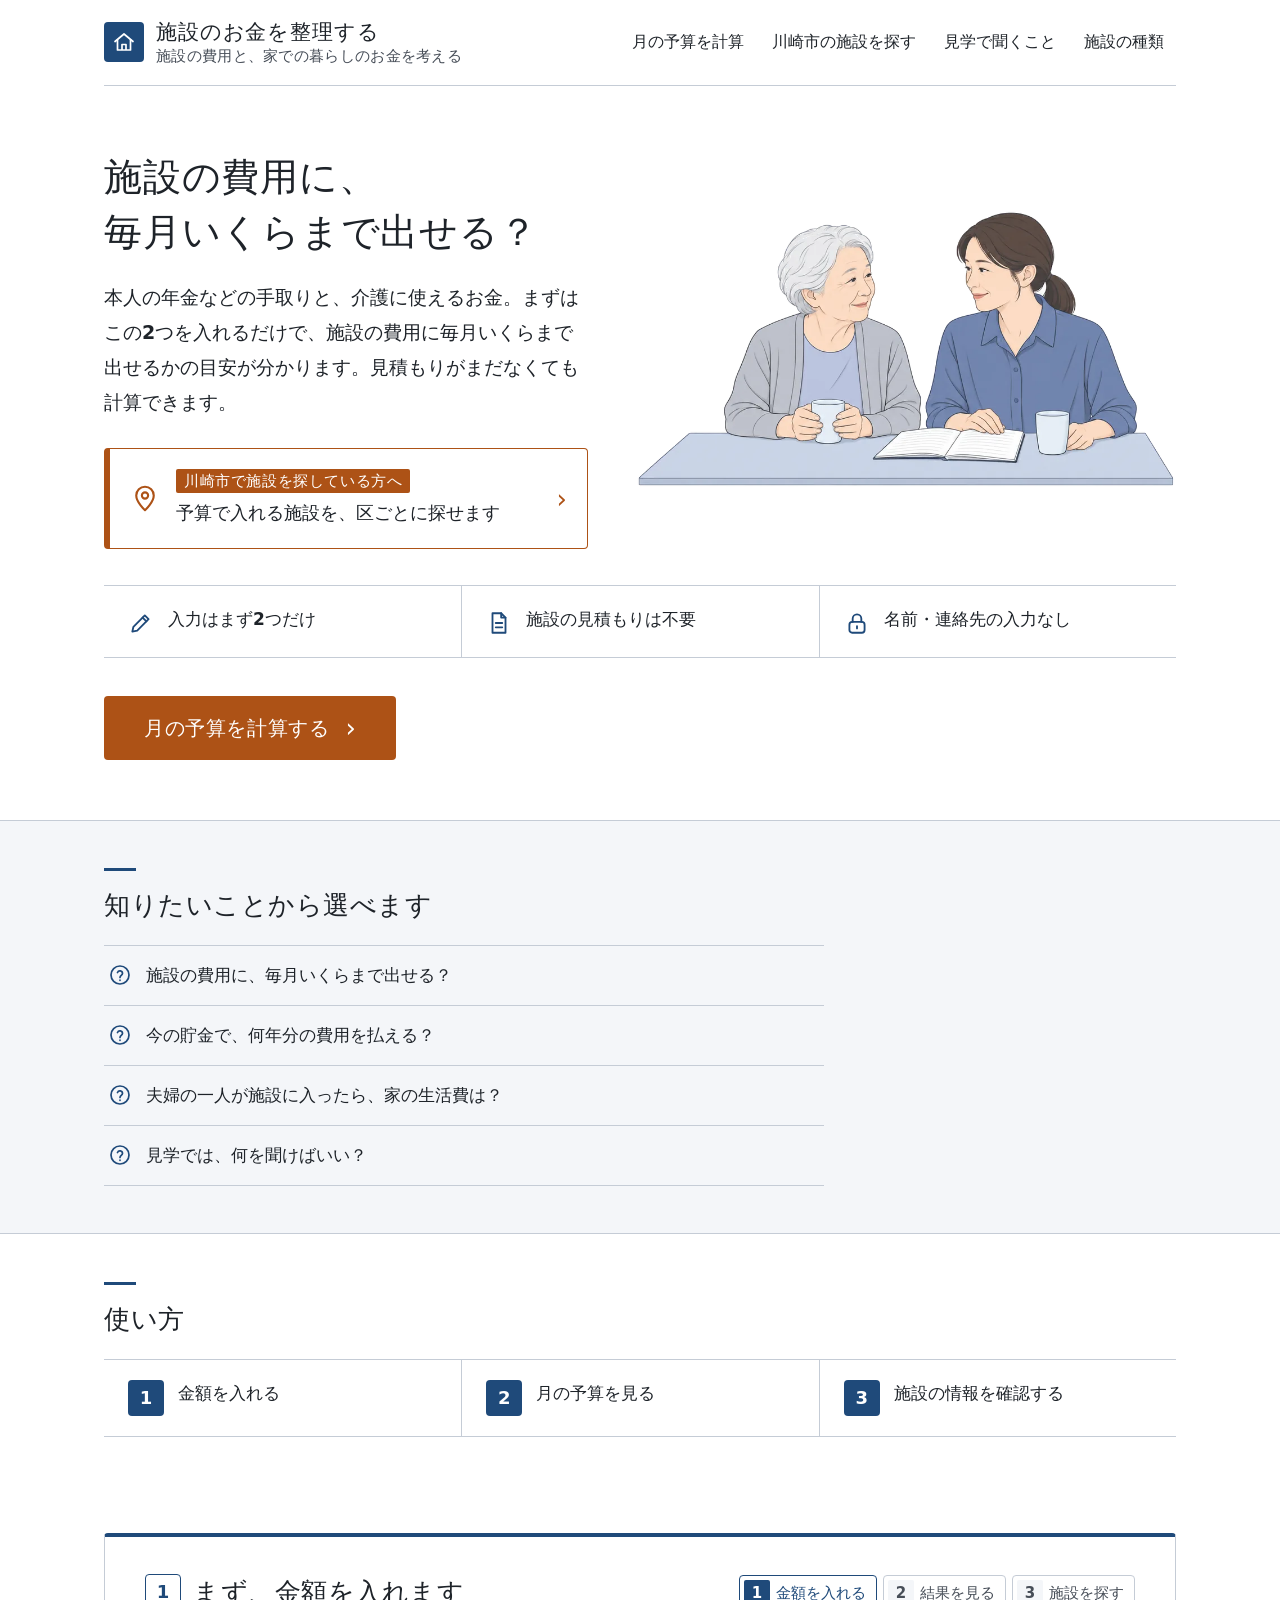
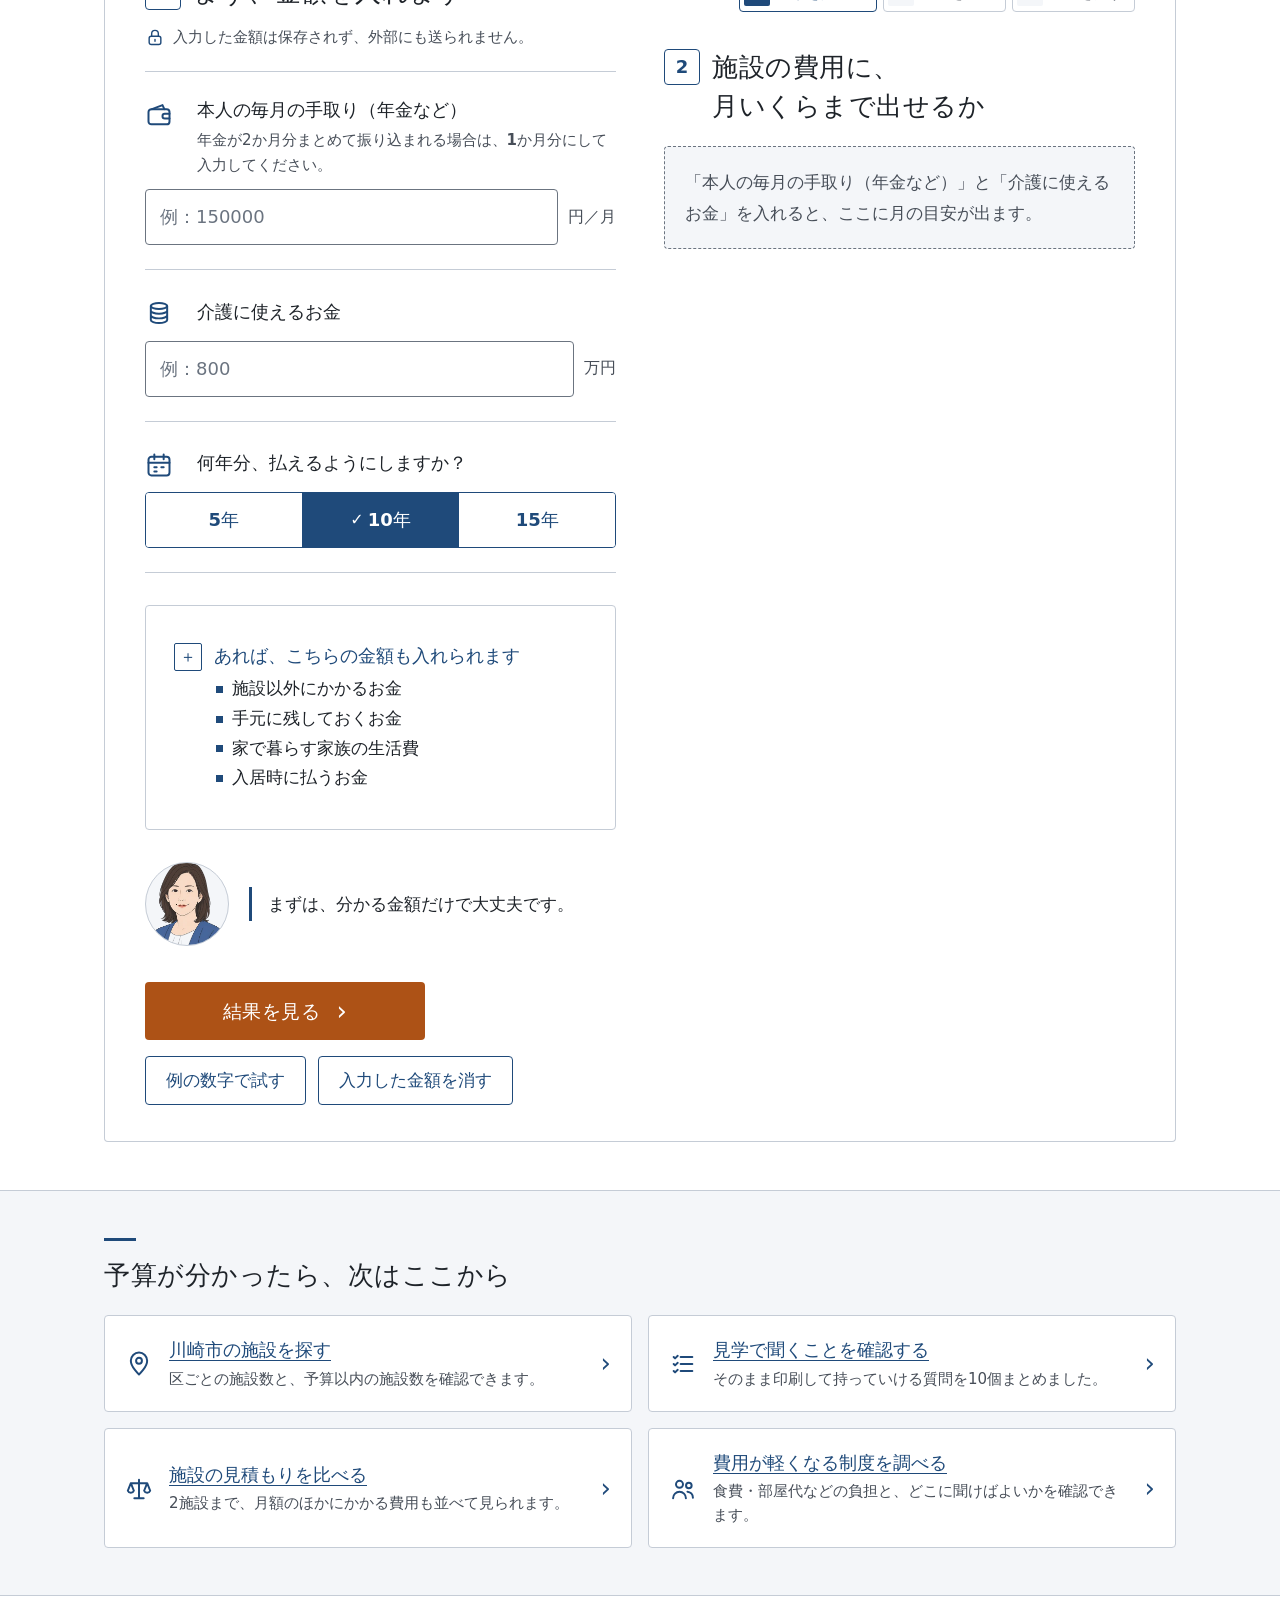
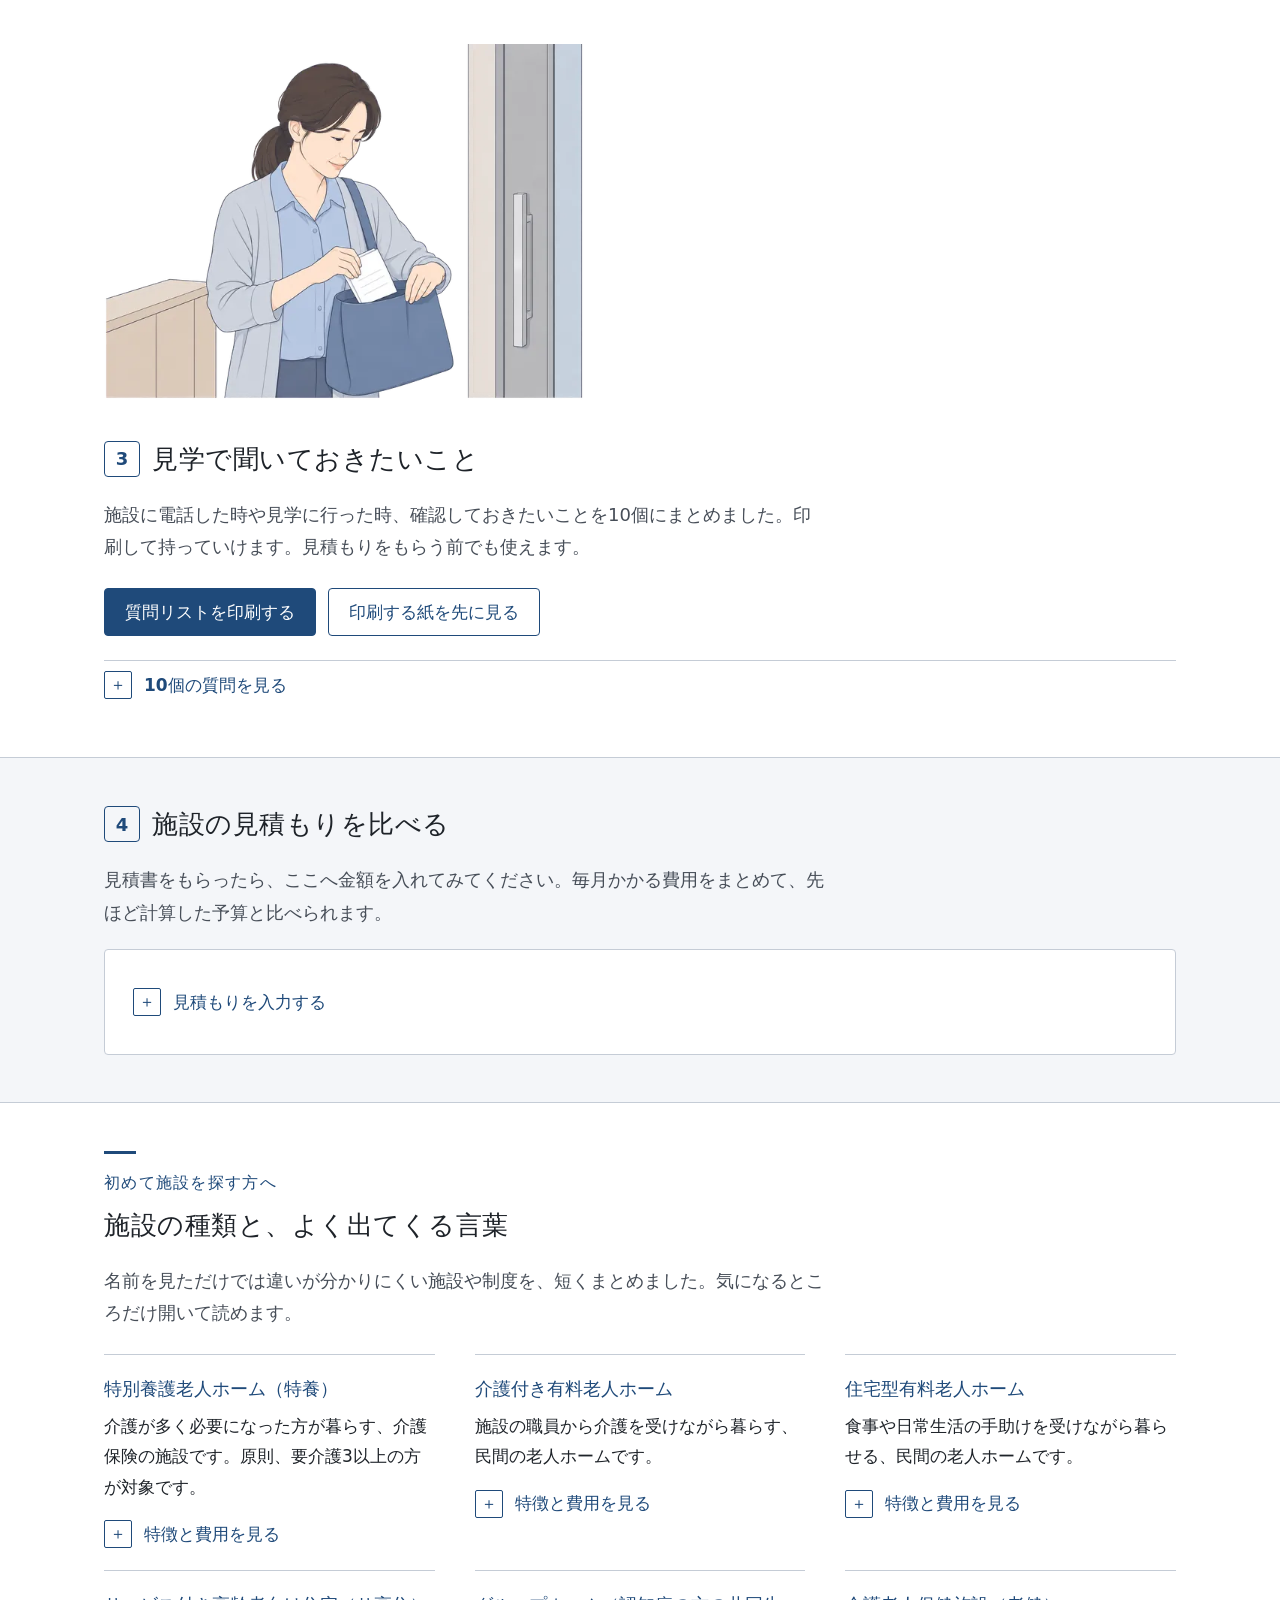
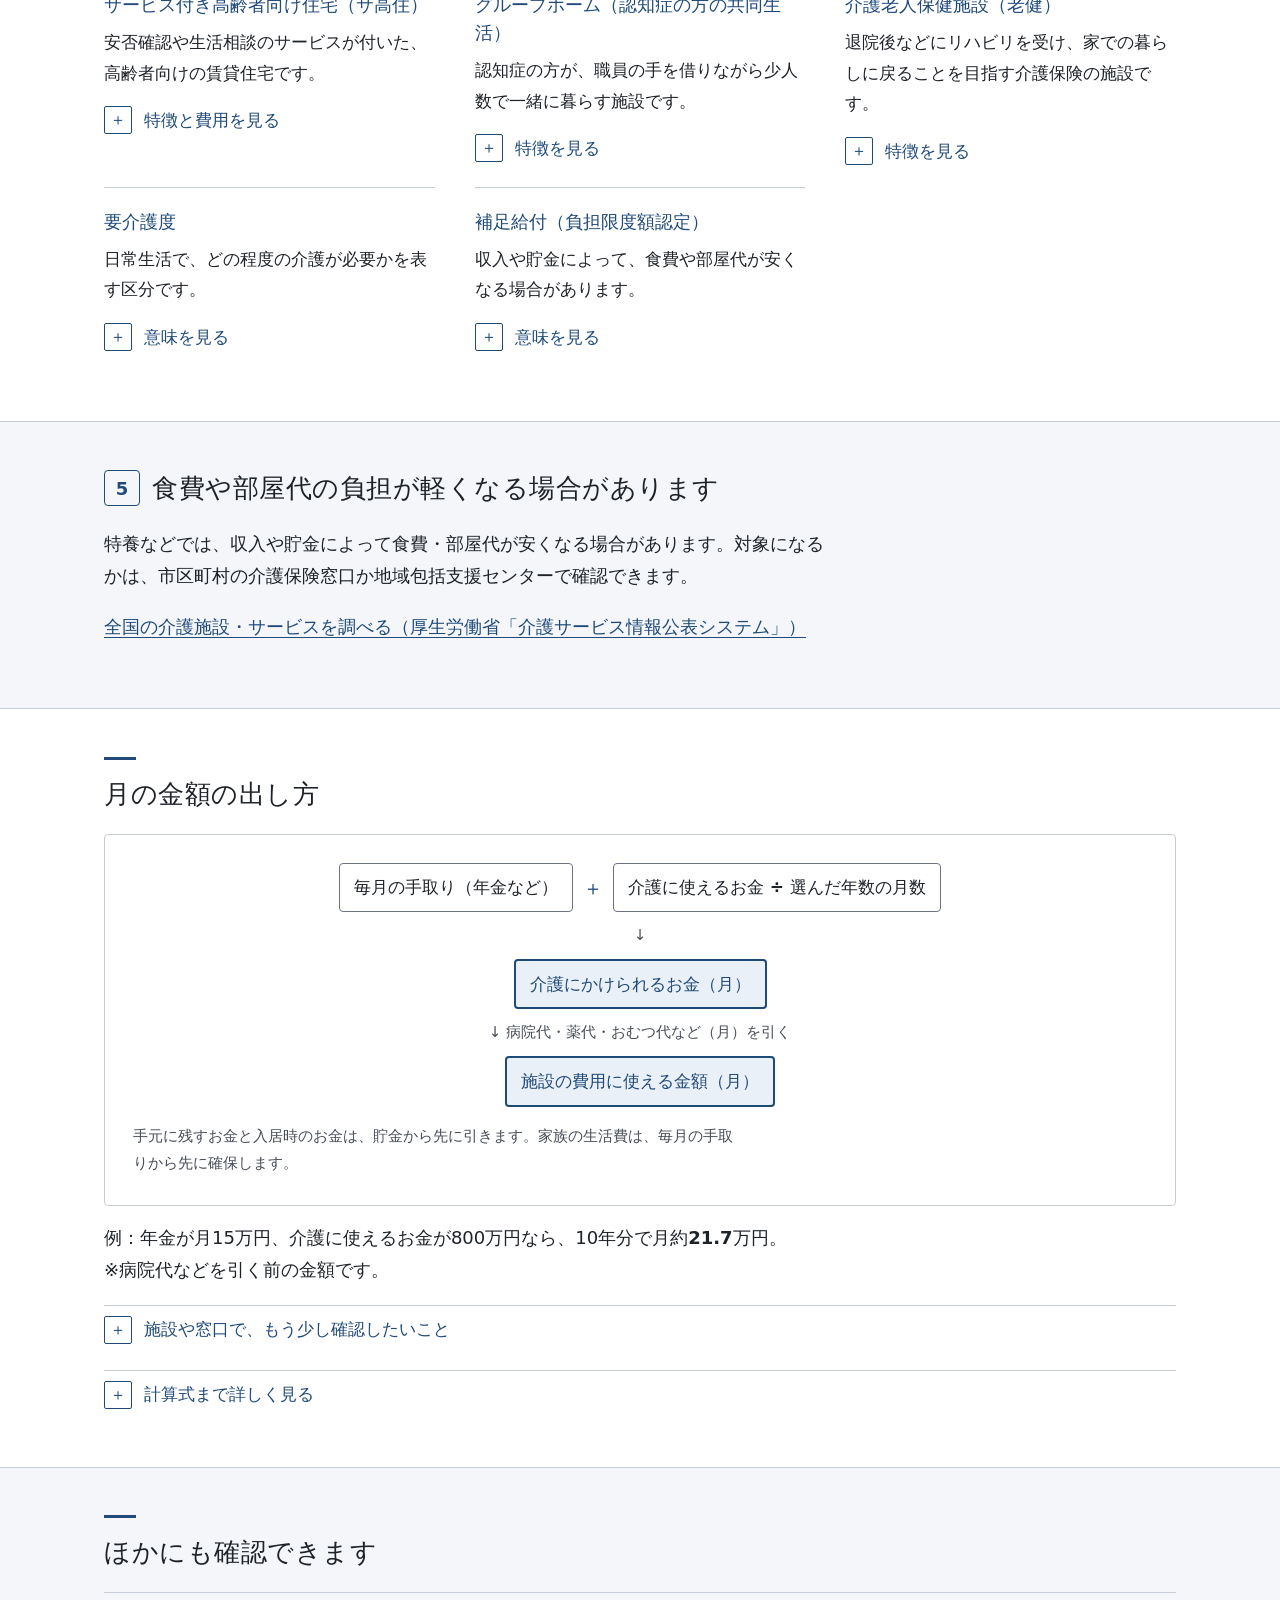
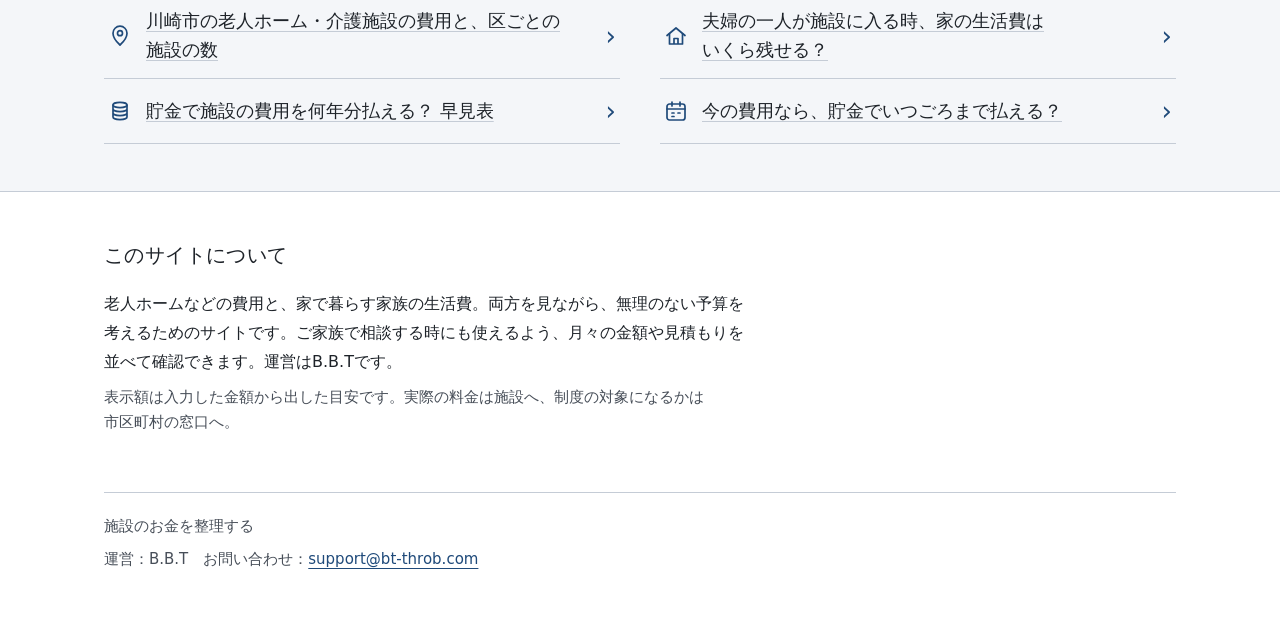
==== index.html @ 4ae8f6ad "deploy: 2026-10-17_2247" ====
<!doctype html>
<html lang="ja">
<head>
<meta charset="utf-8">
<meta name="viewport" content="width=device-width, initial-scale=1">
<title>老人ホームの費用、月いくらまで払える？｜年金と貯金から計算</title>
<meta name="description" content="年金などの手取りと「介護に使えるお金」を入力すると、老人ホームなどの費用に毎月いくらまで出せるかを計算できます。5年・10年・15年で比較でき、見積もりがなくても使えます。入力した金額は保存されません。">
<!-- meta:auto start -->
<link rel="canonical" href="https://kaigo.bibon.net/">
<meta property="og:type" content="website">
<meta property="og:site_name" content="施設のお金を整理する">
<meta property="og:locale" content="ja_JP">
<meta property="og:url" content="https://kaigo.bibon.net/">
<meta property="og:title" content="老人ホームの費用、月いくらまで払える？｜年金と貯金から計算">
<meta property="og:description" content="年金などの手取りと「介護に使えるお金」を入力すると、老人ホームなどの費用に毎月いくらまで出せるかを計算できます。5年・10年・15年で比較でき、見積もりがなくても使えます。入力した金額は保存されません。">
<meta property="og:image" content="https://kaigo.bibon.net/og.jpg">
<meta property="og:image:width" content="1200">
<meta property="og:image:height" content="630">
<meta name="twitter:card" content="summary_large_image">
<link rel="icon" href="favicon.svg" type="image/svg+xml">
<script type="application/ld+json">{"@context":"https://schema.org","@type":"WebSite","name":"施設のお金を整理する","url":"https://kaigo.bibon.net/","inLanguage":"ja"}</script>
<!-- meta:auto end -->
<link rel="stylesheet" href="src/ui/style.css">
</head>
<body>
<!-- icons:auto start --><svg class="sprite" aria-hidden="true" focusable="false" width="0" height="0" style="position:absolute;width:0;height:0;overflow:hidden"><symbol id="i-wallet" viewBox="0 0 24 24" fill="none" stroke="currentColor" stroke-width="1.7" stroke-linecap="round" stroke-linejoin="round"><rect x="3" y="7" width="18" height="13" rx="2.5"/><path d="M6 7l9-3.5 1.6 3.5M21 11h-4a2 2 0 0 0 0 4h4"/></symbol><symbol id="i-coins" viewBox="0 0 24 24" fill="none" stroke="currentColor" stroke-width="1.7" stroke-linecap="round" stroke-linejoin="round"><ellipse cx="12" cy="6" rx="7" ry="2.6"/><path d="M5 6v4c0 1.4 3.1 2.6 7 2.6s7-1.2 7-2.6V6M5 10v4c0 1.4 3.1 2.6 7 2.6s7-1.2 7-2.6v-4M5 14v4c0 1.4 3.1 2.6 7 2.6s7-1.2 7-2.6v-4"/></symbol><symbol id="i-cal" viewBox="0 0 24 24" fill="none" stroke="currentColor" stroke-width="1.7" stroke-linecap="round" stroke-linejoin="round"><rect x="3" y="5" width="18" height="16" rx="2.5"/><path d="M3 10h18M8 3v4M16 3v4M8 14h2M14 14h2M8 17.5h2"/></symbol><symbol id="i-doc" viewBox="0 0 24 24" fill="none" stroke="currentColor" stroke-width="1.7" stroke-linecap="round" stroke-linejoin="round"><path d="M6 3h8l4 4v14H6z"/><path d="M14 3v4h4M9 12h6M9 16h6"/></symbol><symbol id="i-lock" viewBox="0 0 24 24" fill="none" stroke="currentColor" stroke-width="1.7" stroke-linecap="round" stroke-linejoin="round"><rect x="5" y="11" width="14" height="10" rx="2.5"/><path d="M8 11V8a4 4 0 0 1 8 0v3M12 15v2"/></symbol><symbol id="i-pencil" viewBox="0 0 24 24" fill="none" stroke="currentColor" stroke-width="1.7" stroke-linecap="round" stroke-linejoin="round"><path d="M4 20l1-4.5L15.5 5l3.5 3.5L8.5 19z"/><path d="M13.5 7l3.5 3.5"/></symbol><symbol id="i-chart" viewBox="0 0 24 24" fill="none" stroke="currentColor" stroke-width="1.7" stroke-linecap="round" stroke-linejoin="round"><path d="M4 20h16M7 16.5V12M12 16.5V7.5M17 16.5V10"/></symbol><symbol id="i-building" viewBox="0 0 24 24" fill="none" stroke="currentColor" stroke-width="1.7" stroke-linecap="round" stroke-linejoin="round"><rect x="5" y="3" width="14" height="18" rx="1.5"/><path d="M9 7h2M13 7h2M9 11h2M13 11h2M9 15h2M13 15h2M11 21v-3h2v3"/></symbol><symbol id="i-check" viewBox="0 0 24 24" fill="none" stroke="currentColor" stroke-width="1.7" stroke-linecap="round" stroke-linejoin="round"><rect x="3.5" y="3.5" width="17" height="17" rx="3.5"/><path d="M8 12.2l2.8 2.8L16.5 9"/></symbol><symbol id="i-list" viewBox="0 0 24 24" fill="none" stroke="currentColor" stroke-width="1.7" stroke-linecap="round" stroke-linejoin="round"><path d="M10 6h10M10 12h10M10 18h10M4 6l1.2 1.2L7.5 5M4 12l1.2 1.2L7.5 11M4 18l1.2 1.2L7.5 17"/></symbol><symbol id="i-compare" viewBox="0 0 24 24" fill="none" stroke="currentColor" stroke-width="1.7" stroke-linecap="round" stroke-linejoin="round"><path d="M12 4v16M8 20h8M5 7h14M5 7l-2.6 6.5a2.8 2.8 0 0 0 5.2 0zM19 7l-2.6 6.5a2.8 2.8 0 0 0 5.2 0z"/></symbol><symbol id="i-pin" viewBox="0 0 24 24" fill="none" stroke="currentColor" stroke-width="1.7" stroke-linecap="round" stroke-linejoin="round"><path d="M12 21s-7-6.4-7-11.8a7 7 0 0 1 14 0C19 14.6 12 21 12 21z"/><circle cx="12" cy="9.2" r="2.5"/></symbol><symbol id="i-people" viewBox="0 0 24 24" fill="none" stroke="currentColor" stroke-width="1.7" stroke-linecap="round" stroke-linejoin="round"><circle cx="9" cy="8" r="3"/><path d="M3.5 20c0-3.2 2.5-5.6 5.5-5.6s5.5 2.4 5.5 5.6"/><circle cx="17" cy="9" r="2.4"/><path d="M15.8 14.3c2.6.2 4.7 2.3 4.7 5.2"/></symbol><symbol id="i-home" viewBox="0 0 24 24" fill="none" stroke="currentColor" stroke-width="1.7" stroke-linecap="round" stroke-linejoin="round"><path d="M3 11.5l9-7.5 9 7.5"/><path d="M5.5 9.8V20h13V9.8M10 20v-5.5h4V20"/></symbol><symbol id="i-book" viewBox="0 0 24 24" fill="none" stroke="currentColor" stroke-width="1.7" stroke-linecap="round" stroke-linejoin="round"><path d="M4 5.5c3-1.2 6-1.2 8 .8 2-2 5-2 8-.8V19c-3-1.2-6-1.2-8 .8-2-2-5-2-8-.8z"/><path d="M12 6.3V19.8"/></symbol><symbol id="i-yen" viewBox="0 0 24 24" fill="none" stroke="currentColor" stroke-width="1.7" stroke-linecap="round" stroke-linejoin="round"><circle cx="12" cy="12" r="9"/><path d="M8.6 7.2L12 12l3.4-4.8M12 12v5.5M9 12.8h6M9 15.2h6"/></symbol><symbol id="i-question" viewBox="0 0 24 24" fill="none" stroke="currentColor" stroke-width="1.7" stroke-linecap="round" stroke-linejoin="round"><circle cx="12" cy="12" r="9"/><path d="M9.5 9.5a2.6 2.6 0 0 1 5 .9c0 1.8-2.5 2.1-2.5 4M12 17.2v.1"/></symbol></svg><!-- icons:auto end -->
<div class="app" id="app">
  <header class="masthead">
    <a class="brand" href="./" aria-label="施設のお金を整理する トップへ">
      <span class="brand-mark" aria-hidden="true"><svg class="ic"><use href="#i-home"/></svg></span>
      <span class="brand-name">施設のお金を整理する<span class="brand-caption">施設の費用と、<span class="nw">家での暮らしのお金を考える</span></span></span>
    </a>
    <nav class="gnav" aria-label="サイトの中">
      <a href="#h-hh">月の予算を計算</a><a href="kawasaki.html">川崎市の施設を探す</a><a href="#h-ask">見学で聞くこと</a><a href="#h-words">施設の種類</a>
    </nav>
  </header>

  <section class="hero" aria-labelledby="h-top">
    <div class="hero-text">
      <h1 id="h-top">施設の費用に、<wbr>毎月いくらまで<wbr>出せる？</h1>
      <p class="lead">本人の年金などの手取りと、<span class="nw">介護に使えるお金</span>。まずは<strong>この2つ</strong>を入れるだけで、施設の費用に毎月いくらまで出せるかの目安が分かります。見積もりがまだなくても計算できます。</p>
    </div>
    <div class="hero-art"><img src="src/img/hero-sodan.webp" width="960" height="494" alt="テーブルでノートを広げて相談する母と娘" fetchpriority="high"></div>
    <a class="kw-badge" href="kawasaki.html">
      <svg class="ic" aria-hidden="true"><use href="#i-pin"/></svg>
      <span class="kwb-t"><span class="kwb-k"><span class="nw">川崎市で</span><span class="nw">施設を探している方へ</span></span><strong><span class="kwb-p">予算で入れる施設を、</span><span class="kwb-p">区ごとに探せます</span></strong></span>
      <span class="arr" aria-hidden="true">›</span>
    </a>
    <ul class="points" aria-label="このページの特長">
      <li><span class="pt-icon" aria-hidden="true"><svg class="ic"><use href="#i-pencil"/></svg></span><strong>入力はまず2つだけ</strong></li>
      <li><span class="pt-icon" aria-hidden="true"><svg class="ic"><use href="#i-doc"/></svg></span><strong>施設の見積もりは不要</strong></li>
      <li><span class="pt-icon" aria-hidden="true"><svg class="ic"><use href="#i-lock"/></svg></span><strong>名前・連絡先の入力なし</strong></li>
    </ul>
    <p class="hero-cta"><a class="btn-cta big" href="#h-hh">月の予算を計算する<span class="arr" aria-hidden="true">›</span></a></p>
  </section>

  <section class="qs band" aria-labelledby="h-qs">
    <h2 id="h-qs">知りたいことから選べます</h2>
    <ul class="qlist">
      <li><a href="#h-hh"><svg class="ic" aria-hidden="true"><use href="#i-question"/></svg><span>施設の費用に、毎月いくらまで<span class="nw">出せる？</span></span></a></li>
      <li><a href="chokin-nannen.html"><svg class="ic" aria-hidden="true"><use href="#i-question"/></svg><span>今の貯金で、何年分の<span class="nw">費用を払える？</span></span></a></li>
      <li><a href="nokoru-kazoku.html"><svg class="ic" aria-hidden="true"><use href="#i-question"/></svg><span>夫婦の一人が施設に入ったら、<span class="nw">家の生活費は？</span></span></a></li>
      <li><a href="#h-ask"><svg class="ic" aria-hidden="true"><use href="#i-question"/></svg><span>見学では、<span class="nw">何を聞けばいい？</span></span></a></li>
    </ul>
  </section>

  <section class="flow-sec" aria-labelledby="h-flow">
    <h2 id="h-flow">使い方</h2>
    <ol class="flow3">
      <li><span class="fnum">1</span><svg class="ic" aria-hidden="true"><use href="#i-pencil"/></svg><span class="ft"><strong>金額を入れる</strong></span></li>
      <li><span class="fnum">2</span><svg class="ic" aria-hidden="true"><use href="#i-chart"/></svg><span class="ft"><strong>月の予算を見る</strong></span></li>
      <li><span class="fnum">3</span><svg class="ic" aria-hidden="true"><use href="#i-building"/></svg><span class="ft"><strong>施設の情報を確認する</strong></span></li>
    </ol>
  </section>

  <main>
    <section class="step main-tool" aria-labelledby="h-hh">
      <div class="tool-head">
        <h2 id="h-hh"><span class="num">1</span>まず、金額を入れます</h2>
        <ol class="stepper" data-at="1" aria-label="進み具合">
          <li data-s="1"><span>1</span>金額を入れる</li>
          <li data-s="2"><span>2</span>結果を見る</li>
          <li data-s="3"><span>3</span>施設を探す</li>
        </ol>
      </div>
      <p class="lockline"><svg class="ic" aria-hidden="true"><use href="#i-lock"/></svg><span>入力した金額は保存されず、外部にも送られません。</span></p>
      <div class="fields">
        <div class="field fcard">
          <span class="ficon" aria-hidden="true"><svg class="ic"><use href="#i-wallet"/></svg></span>
          <div class="ftext"><label for="hh-self">本人の毎月の手取り（年金など）</label><p class="sub">年金が2か月分まとめて振り込まれる場合は、<strong>1か月分</strong>にして入力してください。</p></div>
          <div class="finput"><input id="hh-self" data-hh="incomeSelf" data-unit="yen" type="text" inputmode="numeric" autocomplete="off" placeholder="例：150000"><span class="unit">円／月</span><p class="err" id="hh-self-err" role="alert"></p></div>
        </div>
        <div class="field fcard">
          <span class="ficon" aria-hidden="true"><svg class="ic"><use href="#i-coins"/></svg></span>
          <div class="ftext"><label for="hh-funds">介護に使えるお金</label></div>
          <div class="finput"><input id="hh-funds" data-hh="funds" data-unit="man" type="text" inputmode="decimal" autocomplete="off" placeholder="例：800"><span class="unit">万円</span><p class="err" id="hh-funds-err" role="alert"></p></div>
        </div>
        <div class="fcard mode" role="radiogroup" aria-labelledby="lg-period">
          <span class="ficon" aria-hidden="true"><svg class="ic"><use href="#i-cal"/></svg></span>
          <div class="ftext"><p class="flabel" id="lg-period">何年分、払えるようにしますか？</p></div>
          <div class="seg">
            <label><input type="radio" name="hh-period" value="5"> 5年</label>
            <label><input type="radio" name="hh-period" value="10" checked> 10年</label>
            <label><input type="radio" name="hh-period" value="15"> 15年</label>
          </div>
        </div>
      </div>
      <details class="more" id="more-box">
        <summary><span class="more-head"><span class="more-t">あれば、こちらの金額も入れられます</span><span class="more-items"><span>施設以外にかかるお金</span><span>手元に残しておくお金</span><span>家で暮らす家族の生活費</span><span>入居時に払うお金</span></span></span></summary>
        <p class="hint">分かる金額だけで大丈夫です。空欄でも計算できます。</p>
        <div class="fields">
          <div class="field fcard">
            <div class="ftext"><label for="hh-other">施設以外にかかるお金（月）</label><p class="sub">病院代・薬代・おむつ代・日用品・こづかいなど。分からなければ空欄で構いません。</p></div>
            <div class="finput"><input id="hh-other" data-hh="otherMonthly" data-unit="yen" type="text" inputmode="numeric" autocomplete="off" placeholder="分からなければ空欄"><span class="unit">円／月</span><p class="err" id="hh-other-err" role="alert"></p></div>
          </div>
          <div class="field fcard">
            <div class="ftext"><label for="hh-reserve">手元に残しておくお金</label><p class="sub">急な入院や家の修理に備えて<strong>残す分</strong>です。</p><p class="sub">介護に使えるお金から一度だけ引きます。分からなければ空欄で。</p></div>
            <div class="finput"><input id="hh-reserve" data-hh="reserve" data-unit="man" type="text" inputmode="decimal" autocomplete="off" placeholder="分からなければ空欄"><span class="unit">万円</span><p class="err" id="hh-reserve-err" role="alert"></p></div>
          </div>
          <div class="field fcard">
            <div class="ftext"><label for="hh-living">家で暮らす家族の生活費（月）</label><p class="sub">家で暮らす家族の生活費を先に確保し、施設に使える額を出します。家に残る人がいなければ空欄で。</p></div>
            <div class="finput"><input id="hh-living" data-hh="spouseLiving" data-unit="yen" type="text" inputmode="numeric" autocomplete="off" placeholder="いなければ空欄"><span class="unit">円／月</span><p class="err" id="hh-living-err" role="alert"></p></div>
          </div>
          <div class="field fcard">
            <div class="ftext"><label for="hh-spouse">家で暮らす家族の手取り（月）</label><p class="sub">上の生活費も入れた場合だけ、計算に加えます。</p></div>
            <div class="finput"><input id="hh-spouse" data-hh="incomeSpouse" data-unit="yen" type="text" inputmode="numeric" autocomplete="off" placeholder="いなければ空欄"><span class="unit">円／月</span><p class="err" id="hh-spouse-err" role="alert"></p></div>
          </div>
          <p class="calc-line" id="hh-i-line" aria-live="polite"></p>
          <div class="field fcard">
            <div class="ftext"><label for="hh-entry">入居時にまとめて払うお金</label><p class="sub">入居金・一時金など。必要なければ空欄で構いません。</p></div>
            <div class="finput"><input id="hh-entry" data-hh="entryBudget" data-unit="man" type="text" inputmode="decimal" autocomplete="off" placeholder="なければ空欄"><span class="unit">万円</span><p class="err" id="hh-entry-err" role="alert"></p></div>
          </div>
          <div class="field fcard">
            <div class="ftext"><label for="hh-support">家族からの援助（月）</label><p class="sub">兄弟姉妹などからの毎月の援助額。通常の結果とは別に、<strong>援助ありの金額</strong>も出します。</p></div>
            <div class="finput"><input id="hh-support" data-hh="support" data-unit="yen" type="text" inputmode="numeric" autocomplete="off" value="0"><span class="unit">円／月</span><p class="err" id="hh-support-err" role="alert"></p></div>
          </div>
        </div>
        <p class="echo" id="budget-echo"></p>
      </details>
      <div class="guide"><p class="guide-say">まずは、分かる金額だけで大丈夫です。</p><img src="src/img/guide-madoguchi.webp" width="320" height="429" alt="案内の女性" loading="lazy" decoding="async"></div>
      <div class="tool-actions">
        <a class="btn-cta" href="#h-budget">結果を見る<span class="arr" aria-hidden="true">›</span></a>
        <div class="actions sub-actions">
          <button type="button" id="btn-demo" class="ghost">例の数字で試す</button>
          <button type="button" id="btn-reset" class="ghost">入力した金額を消す</button>
        </div>
      </div>

      <div class="tool-out">
        <h2 id="h-budget" class="res-head"><span class="num">2</span>施設の費用に、月いくらまで出せるか</h2>
        <div id="budget-result" class="budget-result" aria-live="polite"></div>
        <div class="guide guide-res"><p class="guide-say">金額を直すと、結果もその場で変わります。もう一度ボタンを押す必要はありません。</p><img src="src/img/guide-madoguchi.webp" width="320" height="429" alt="" loading="lazy" decoding="async"></div>
      </div>
    </section>
  </main>

  <!-- ad:auto start -->
<!-- ad:auto end -->

  <section class="next-steps band" aria-labelledby="h-next">
    <div class="next-head"><h2 id="h-next">予算が分かったら、次はここから</h2></div>
    <ul class="next-grid">
      <li><a href="kawasaki.html"><span class="ng-icon" aria-hidden="true"><svg class="ic"><use href="#i-pin"/></svg></span><span class="ng-t"><strong>川崎市の施設を探す</strong><span>区ごとの施設数と、予算以内の施設数を確認できます。</span></span><span class="arr" aria-hidden="true">›</span></a></li>
      <li><a href="#h-ask"><span class="ng-icon" aria-hidden="true"><svg class="ic"><use href="#i-list"/></svg></span><span class="ng-t"><strong>見学で聞くことを確認する</strong><span>そのまま印刷して持っていける質問を10個まとめました。</span></span><span class="arr" aria-hidden="true">›</span></a></li>
      <li><a href="#h-quotes"><span class="ng-icon" aria-hidden="true"><svg class="ic"><use href="#i-compare"/></svg></span><span class="ng-t"><strong>施設の見積もりを比べる</strong><span>2施設まで、月額のほかにかかる費用も並べて見られます。</span></span><span class="arr" aria-hidden="true">›</span></a></li>
      <li><a href="#h-relief"><span class="ng-icon" aria-hidden="true"><svg class="ic"><use href="#i-people"/></svg></span><span class="ng-t"><strong>費用が軽くなる<span class="nw">制度を調べる</span></strong><span>食費・部屋代などの負担と、どこに聞けばよいかを確認できます。</span></span><span class="arr" aria-hidden="true">›</span></a></li>
    </ul>
  </section>

  <section class="step" aria-labelledby="h-ask">
    <figure class="illust illust-wide"><img src="src/img/kengaku-junbi.webp" width="640" height="474" alt="出かける前に、質問の紙をバッグに入れる娘" loading="lazy" decoding="async"></figure>
    <h2 id="h-ask"><span class="num">3</span>見学で聞いておきたいこと</h2>
    <p class="hint">施設に電話した時や見学に行った時、確認しておきたいことを10個にまとめました。印刷して持っていけます。見積もりをもらう前でも使えます。</p>
    <div class="actions">
      <button type="button" data-print="checklist">質問リストを印刷する</button>
      <button type="button" class="ghost" data-preview="checklist">印刷する紙を先に見る</button>
    </div>
    <details class="fold">
      <summary>10個の質問を見る</summary>
      <div id="checklist"></div>
    </details>
  </section>

  <section class="step quotes band" aria-labelledby="h-quotes">
    <h2 id="h-quotes"><span class="num">4</span>施設の見積もりを比べる</h2>
    <p class="hint">見積書をもらったら、ここへ金額を入れてみてください。毎月かかる費用をまとめて、先ほど計算した予算と比べられます。</p>
    <details id="quotes">
      <summary>見積もりを入力する</summary>
      <p class="hint">2施設まで。費用ごとに<strong>「月額に含む」「別料金」「まだ不明」</strong>を選びます。最初はすべて「まだ不明」です。</p>
      <div id="facilities"></div>
      <button type="button" id="btn-add" class="ghost">2つ目の施設を追加</button>
      <h3 id="h-res" class="res-title">見積もりの結果</h3>
      <div id="result" aria-live="polite"></div>
      <h3>家族で相談する時や、施設に確認する時に</h3>
      <p class="hint">「家族用」には、収入・貯金などの家計の金額も載ります。「施設確認用」には家計の金額を載せず、まだ分からない費用を施設に書き込んでもらえます。</p>
      <div class="actions">
        <button type="button" data-print="family">家族用を印刷</button>
        <button type="button" data-print="facility">施設確認用を印刷</button>
      </div>
      <div class="actions">
        <button type="button" class="ghost" data-preview="family">家族用を画面で見る</button>
        <button type="button" class="ghost" data-preview="facility">施設確認用を画面で見る</button>
      </div>
      <p class="sub">共用のパソコンでは、PDFの保存先にご注意ください。</p>
    </details>
  </section>

  <section class="step words-sec" aria-labelledby="h-words">
    <p class="kicker">初めて施設を探す方へ</p>
    <h2 id="h-words">施設の種類と、よく出てくる言葉</h2>
    <p class="hint">名前を見ただけでは違いが分かりにくい施設や制度を、短くまとめました。気になるところだけ開いて読めます。</p>
<!-- words:cards tokuyo,kaigo,jutaku,satsuki,gh,roken,youkaigo,hosoku start -->
<ul class="words"><li class="word is-place" data-k="tokuyo"><h3>特別養護老人ホーム（特養）</h3><p>介護が多く必要になった方が暮らす、介護保険の施設です。原則、要介護3以上の方が対象です。</p><details class="fold"><summary>特徴と費用を見る</summary><p>費用は民間の有料老人ホームより抑えられる傾向がありますが、空きを待つ場合もあります。申し込んだ順に入れるとは限りません。</p></details></li><li class="word is-place" data-k="kaigo"><h3>介護付き有料老人ホーム</h3><p>施設の職員から介護を受けながら暮らす、民間の老人ホームです。</p><details class="fold"><summary>特徴と費用を見る</summary><p>介護保険の自己負担は、要介護度によって変わります。月額に含まれるかは施設ごとに違うので、確認してください。</p></details></li><li class="word is-place" data-k="jutaku"><h3>住宅型有料老人ホーム</h3><p>食事や日常生活の手助けを受けながら暮らせる、民間の老人ホームです。</p><details class="fold"><summary>特徴と費用を見る</summary><p>介護が必要な場合は、訪問介護など外部のサービスを別に契約します。介護保険を使った分の自己負担は、施設の月額とは別にかかります。</p></details></li><li class="word is-place" data-k="satsuki"><h3>サービス付き高齢者向け住宅（サ高住）</h3><p>安否確認や生活相談のサービスが付いた、高齢者向けの賃貸住宅です。</p><details class="fold"><summary>特徴と費用を見る</summary><p>介護は外部のサービスを利用する形が基本で、利用した分は別料金です。なかには、施設の職員による介護を受けられる住まいもあります。</p></details></li><li class="word is-place" data-k="gh"><h3>グループホーム（認知症の方の共同生活）</h3><p>認知症の方が、職員の手を借りながら少人数で一緒に暮らす施設です。</p><details class="fold"><summary>特徴を見る</summary><p>1か所5〜9人で暮らします。原則として、施設のある市区町村に住民登録のある方が対象です。</p></details></li><li class="word is-place" data-k="roken"><h3>介護老人保健施設（老健）</h3><p>退院後などにリハビリを受け、家での暮らしに戻ることを目指す介護保険の施設です。</p><details class="fold"><summary>特徴を見る</summary><p>長く暮らす住まいというより、自宅へ戻るまでの期間に利用する施設です。</p></details></li><li class="word" data-k="youkaigo"><h3>要介護度</h3><p>日常生活で、どの程度の介護が必要かを表す区分です。</p><details class="fold"><summary>意味を見る</summary><p>要支援1・2、要介護1〜5の7段階。数字が大きいほど介護が多く必要です。市区町村に申請して認定を受けます。</p></details></li><li class="word is-money" data-k="hosoku"><h3>補足給付（負担限度額認定）</h3><p>収入や貯金によって、食費や部屋代が安くなる場合があります。</p><details class="fold"><summary>意味を見る</summary><p>対象は特養・老健・介護医療院・ショートステイです。市区町村に申請して認定を受けます。有料老人ホームやグループホームは対象になりません。</p></details></li></ul>
<!-- words end -->
  </section>

  <section class="step band" aria-labelledby="h-relief">
    <h2 id="h-relief"><span class="num">5</span>食費や部屋代の負担が<wbr>軽くなる場合があります</h2>
    <p><strong>特養などでは、収入や貯金によって食費・部屋代が安くなる場合があります。</strong>対象になるかは、市区町村の介護保険窓口か地域包括支援センターで確認できます。</p>
    <p><a href="https://www.kaigokensaku.mhlw.go.jp/" target="_blank" rel="noopener noreferrer">全国の介護施設・サービスを調べる（厚生労働省「介護サービス情報公表システム」）</a></p>
  </section>

  <section class="step" aria-labelledby="h-method">
    <h2 id="h-method">月の金額の出し方</h2>
    <figure class="calc-figure" aria-label="計算の順番">
      <div class="cf-row">
        <span class="cf-box">毎月の手取り（年金など）</span><span class="cf-op">＋</span><span class="cf-box">介護に使えるお金 ÷ <span class="nw">選んだ年数の月数</span></span>
      </div>
      <div class="cf-arrow" aria-hidden="true">↓</div>
      <div class="cf-row"><span class="cf-box cf-main">介護にかけられるお金（月）</span></div>
      <div class="cf-arrow" aria-hidden="true">↓ 病院代・薬代・おむつ代など（月）を引く</div>
      <div class="cf-row"><span class="cf-box cf-main">施設の費用に使える金額（月）</span></div>
      <figcaption>手元に残すお金と入居時のお金は、貯金から先に引きます。家族の生活費は、毎月の手取りから先に確保します。</figcaption>
    </figure>
    <p>例：年金が月15万円、介護に使えるお金が800万円なら、10年分で<strong>月約21.7万円</strong>。<br>※病院代などを引く前の金額です。</p>
    <details class="fold">
      <summary>施設や窓口で、もう少し確認したいこと</summary>
      <ol>
        <li><strong>食費・部屋代の補足給付（負担限度額認定）や高額介護サービス費。</strong><br>対象になるかは、市区町村の介護保険窓口へ。</li>
        <li><strong>入居時に払ったお金は、退去時にいくら戻る？</strong><br>入居時に支払うお金は、退去する時に一部が戻る場合があります。金額や返金の条件は施設に確認できます。</li>
        <li><strong>この先、料金が上がる予定はある？</strong><br>今後の値上げについても、施設に予定を聞いておくと安心です。</li>
        <li><strong>本人が安心して暮らせそう？</strong><br>職員の体制、食事、本人の希望などは見学で確かめられます。</li>
        <li><strong>身元保証の費用や入居金の償却は？</strong><br>金額と、何年で戻らなくなるかを施設に確認。見学の質問リストにもあります。</li>
      </ol>
    </details>
    <details class="fold">
      <summary>計算式まで詳しく見る</summary>
      <div id="method"></div>
    </details>
  </section>

  <nav class="more-q band" aria-labelledby="h-more-q">
    <h2 id="h-more-q">ほかにも確認できます</h2>
    <ul>
      <li><a href="kawasaki.html"><svg class="ic" aria-hidden="true"><use href="#i-pin"/></svg><span>川崎市の老人ホーム・介護施設の費用と、区ごとの<span class="nw">施設の数</span></span><span class="arr" aria-hidden="true">›</span></a></li>
      <li><a href="nokoru-kazoku.html"><svg class="ic" aria-hidden="true"><use href="#i-home"/></svg><span>夫婦の一人が施設に入る時、<span class="nw">家の生活費は</span><span class="nw">いくら残せる？</span></span><span class="arr" aria-hidden="true">›</span></a></li>
      <li><a href="chokin-nannen.html"><svg class="ic" aria-hidden="true"><use href="#i-coins"/></svg><span>貯金で施設の費用を<span class="nw">何年分払える？</span> 早見表</span><span class="arr" aria-hidden="true">›</span></a></li>
      <li><a href="harae-naku-naru.html"><svg class="ic" aria-hidden="true"><use href="#i-cal"/></svg><span>今の費用なら、貯金で<span class="nw">いつごろまで払える？</span></span><span class="arr" aria-hidden="true">›</span></a></li>
    </ul>
  </nav>

  <aside class="about-site" id="about-site" aria-labelledby="h-about-site">
    <h2 id="h-about-site">このサイトについて</h2>
    <p>老人ホームなどの費用と、家で暮らす家族の生活費。両方を見ながら、無理のない予算を考えるためのサイトです。ご家族で相談する時にも使えるよう、月々の金額や見積もりを並べて確認できます。運営はB.B.Tです。</p>
    <p class="note">表示額は入力した金額から出した目安です。実際の料金は施設へ、制度の対象になるかは市区町村の窓口へ。</p>
  </aside>

  <footer class="foot"><p>施設のお金を整理する</p><p>運営：B.B.T　お問い合わせ：<a class="nw" href="mailto:support@bt-throb.com">support@bt-throb.com</a></p></footer>
</div>

<div id="print-sheet" class="sheet" aria-hidden="true"></div>
<div class="preview-bar" id="preview-bar" hidden>
  <span id="preview-title"></span>
  <button type="button" id="btn-preview-print">この紙を印刷</button>
  <button type="button" id="btn-preview-close" class="ghost">閉じる</button>
</div>

<template id="tpl-facility">
  <article class="facility card" data-fac>
    <div class="fac-head">
      <h3 class="fac-title"></h3>
      <button type="button" class="ghost small" data-remove>この施設を外す</button>
    </div>
    <div class="grid">
      <div class="field">
        <label>施設の名前<span class="unit">好きな呼び名でもOK</span></label>
        <input data-f="name" type="text" autocomplete="off" maxlength="20">
      </div>
      <div class="field">
        <label>見積もりの日付</label>
        <input data-f="quoteDate" type="date">
      </div>
      <div class="field">
        <label>見積書の月額（税込）<span class="unit">円／月</span></label>
        <input data-f="monthlyQuote" data-unit="yen" type="text" inputmode="numeric" autocomplete="off" placeholder="例：180000">
        <p class="err" role="alert"></p>
      </div>
      <div class="field">
        <label>入居時にまとめて払うお金<span class="unit">万円</span></label>
        <input data-f="entryFee" data-unit="man" type="text" inputmode="decimal" autocomplete="off" placeholder="なければ0">
        <p class="sub">あとから一部が戻る場合でも、最初に支払う全額を入力してください。</p>
        <p class="err" role="alert"></p>
      </div>
    </div>
    <h4>毎月の料金には、何が含まれていますか？</h4>
    <div class="items"></div>
  </article>
</template>

<template id="tpl-item">
  <div class="item" data-item>
    <div class="item-row">
      <label class="item-label"></label>
      <select data-i="inclusion">
        <option value="unknown">まだ不明</option>
        <option value="included">月額に含む</option>
        <option value="separate">別料金</option>
      </select>
    </div>
    <div class="item-sep" hidden>
      <div class="field">
        <label class="amt-label">月にかかる金額<span class="unit">円／月</span></label>
        <input data-i="amount" data-unit="yen" type="text" inputmode="numeric" autocomplete="off" placeholder="分からなければ空欄">
        <p class="err" role="alert"></p>
      </div>
      <div class="field visits" hidden>
        <label>月に何回くらい？<span class="unit">回</span></label>
        <input data-i="visits" data-unit="yen" type="text" inputmode="numeric" autocomplete="off" placeholder="分からなければ空欄">
        <p class="err" role="alert"></p>
      </div>
      <div class="field">
        <label>多い月の金額<span class="unit">円／月（月によって変わる時だけ）</span></label>
        <input data-i="amountHigh" data-unit="yen" type="text" inputmode="numeric" autocomplete="off">
        <p class="err" role="alert"></p>
      </div>
      <div class="field">
        <label>この金額はどこから？</label>
        <select data-i="certainty">
          <option value="confirmed">見積書・施設に確認した額</option>
          <option value="provisional">まだ仮に入れた額</option>
        </select>
      </div>
    </div>
  </div>
</template>

<script src="src/calc/core.js"></script>
<script src="src/ui/report.js"></script>
<script src="src/ui/demo.js"></script>
<script src="src/ui/app.js"></script>
</body>
</html>
---- src/ui/style.css ----
/* 施設のお金を整理する — 見た目（外部のフォント・スクリプトは読まない）
   2026-10-16 作り直し「藍と墨の手引き」（設計メモ：kaigo_tool/design_note_20261016.md）
   ・画面（@media screen）はこのファイルの前半で全部決める。印刷の紙（@media print）は後半＝2026-10-15 までの版をそのまま残した
   ・文字の床：本文 17px 以上・補足や表 15px 以上・入力 16px 以上（門：tools/redesign_visual_check.mjs）
   ・色：白い紙・墨の字・藍1色。区切りは面の色ではなく線（白とクリームは年を重ねた目で見分けにくい＝川崎市CUDガイドライン p.5）
   ・飾りの植物の絵は使わない */
@media screen {
  :root {
    --paper: #ffffff;
    --surface: #f4f6f9;
    --result: #eaf0f7;
    --ink: #1e2329;
    --ink-2: #474e58;
    --ai: #1f4a7a;
    --ai-deep: #143a62;
    --ai-line: #9fb3cb;
    --rule: #c5ccd6;
    --field: #6b7480;
    --shu: #b4381f;
    --shu-bg: #fdf1ee;
    --cha: #7a4a00;
    --cha-bg: #fff6e3;
    --cha-line: #b07a1a;
    /* アクセント（5%）：柿色。主ボタン・結果の大きな数字・川崎市の方への札・予算以内の件数の4か所だけ（2026-10-16 70:25:5） */
    --kaki: #ad5216;
    --kaki-deep: #8f4210;
    /* 余白の決まり（design_note_20261016.md §6・門＝tools/redesign_visual_check.mjs）。節の上下＝--sec-y、画面の左右＝--gutter、枠の内側＝--pad */
    --gutter: 20px;
    --sec-y: 36px;
    --pad: 20px;
    --sans: "Hiragino Sans", "Hiragino Kaku Gothic ProN", "BIZ UDPGothic", "Yu Gothic", "YuGothic", "Meiryo", system-ui, sans-serif;
    --serif: "Hiragino Mincho ProN", "BIZ UDPMincho", "Yu Mincho", "YuMincho", "Noto Serif JP", "Noto Serif CJK JP", serif;
    --r: 4px;
  }
  * { box-sizing: border-box; }
  html { -webkit-text-size-adjust: 100%; }
  body { margin: 0; background: var(--paper); color: var(--ink); font-family: var(--sans); font-size: 17px; line-height: 1.8; font-synthesis: none; }
  .app { max-width: 1120px; margin: 0 auto; padding: 0 var(--gutter) 48px; }
  p { margin: 0 0 1em; }
  ul, ol { margin: 0 0 1em; }
  strong { font-weight: 700; }
  a { color: var(--ai); text-decoration: underline; text-decoration-thickness: 1px; text-underline-offset: 4px; }
  a:hover { color: var(--ai-deep); text-decoration-thickness: 2px; }
  :focus-visible { outline: 3px solid var(--ai); outline-offset: 3px; }
  .ic { width: 24px; height: 24px; flex: none; display: inline-block; vertical-align: middle; }

  /* ---- 見出し：明朝・節の頭に藍の短い太線 ---- */
  h1, h2 { font-family: var(--serif); font-weight: 600; color: var(--ink); letter-spacing: .02em; }
  h1 { font-size: 40px; line-height: 1.45; margin: 0 0 20px; word-break: keep-all; overflow-wrap: anywhere; }
  h2 { font-size: 26px; line-height: 1.5; margin: 0 0 20px; display: flex; align-items: flex-start; gap: 12px; word-break: keep-all; overflow-wrap: anywhere; }
  h2 .num { margin-top: 1px; }
  h3 { font-size: 19px; line-height: 1.55; margin: 0 0 12px; font-weight: 700; }
  h4 { font-size: 17px; margin: 1.4em 0 .6em; color: var(--ink); font-weight: 700; }
  .num { display: inline-grid; place-items: center; flex: none; width: 36px; height: 36px; border: 1.5px solid var(--ai); border-radius: var(--r); color: var(--ai); font-family: var(--sans); font-size: 18px; font-weight: 700; letter-spacing: 0; }
  .kicker { margin: 0 0 8px; font-size: 16px; font-weight: 700; color: var(--ai); letter-spacing: .08em; }

  /* ---- 文の大きさ ---- */
  .lead { font-size: 19px; line-height: 1.85; }
  .hint { color: var(--ink-2); font-size: 17px; }
  .sub { color: var(--ink-2); font-size: 15px; line-height: 1.65; margin: 4px 0 0; }
  .note { color: var(--ink-2); font-size: 15px; line-height: 1.7; margin: .5em 0; }
  .unit { font-weight: 400; color: var(--ink-2); font-size: 16px; margin-left: .4em; }
  .err { margin: 6px 0 0; color: var(--shu); font-size: 15px; font-weight: 700; flex-basis: 100%; }
  .err::before { content: "！ "; }
  .err:empty { display: none; }
  .neg { color: var(--shu); font-weight: 700; }
  .unk { color: var(--cha); font-weight: 700; }
  .cond { font-size: 15px; color: var(--cha); margin: 0 0 .4em; }
  .prov { color: var(--ink-2); font-size: 15px; }
  .big { font-size: 19px; margin: .3em 0 .6em; }

  /* ---- 上の帯 ---- */
  .masthead { display: flex; align-items: center; justify-content: space-between; flex-wrap: wrap; gap: 8px 24px; padding: 18px 0; border-bottom: 1px solid var(--rule); margin-bottom: 8px; }
  .brand { display: inline-flex; align-items: center; gap: 12px; color: var(--ink); text-decoration: none; min-height: 44px; }
  .brand:hover { color: var(--ink); }
  .brand-mark { width: 40px; height: 40px; border-radius: var(--r); background: var(--ai); color: #fff; display: grid; place-items: center; flex: none; }
  .brand-mark .ic { width: 24px; height: 24px; }
  .brand-name { font-family: var(--serif); font-size: 21px; font-weight: 600; letter-spacing: .04em; line-height: 1.35; }
  .brand-caption { display: block; font-family: var(--sans); font-size: 15px; font-weight: 400; color: var(--ink-2); letter-spacing: .02em; }
  .gnav { display: flex; flex-wrap: wrap; gap: 0 4px; }
  .gnav a { display: inline-flex; align-items: center; min-height: 44px; padding: 0 12px; color: var(--ink); font-size: 16px; text-decoration: none; border-radius: var(--r); }
  .gnav a:hover { background: var(--surface); text-decoration: underline; }
  .crumb { font-size: 15px; color: var(--ink-2); margin: 16px 0 0; }
  .crumb a { color: var(--ink-2); }

  /* ---- 節の区切り（2026-10-16 余白）：節は上下に --sec-y の余白。白い節と、ごく薄い藍灰の帯（.band）を交互に置き、帯の上下に細い線（色の差だけに頼らない）。
     帯の地は border-image の外側（outset）で画面の端まで伸ばす＝横のはみ出し（スクロール）は起きない ---- */
  .hero, .qs, .flow-sec, .step, .next-steps, .more-q, .about-site, .page-top { padding-top: var(--sec-y); padding-bottom: var(--sec-y); margin: 0; }
  .band { border: 0; border-image: linear-gradient(to bottom, var(--rule) 0 1px, var(--surface) 1px calc(100% - 1px), var(--rule) calc(100% - 1px)) fill 0 / 0 / 0 100vmax; }
  .band .qlist a:hover, .band .more-q a:hover, .more-q.band a:hover { background: var(--paper); }
  .band .kw-basis:not(.warn) { background: var(--paper); }

  /* ---- 冒頭（トップ） ---- */
  .hero { display: grid; grid-template-columns: minmax(0, 1fr) minmax(0, 540px); grid-template-areas: "text art" "badge art" "points points" "cta cta"; column-gap: 48px; padding-top: calc(var(--sec-y) + 8px); }
  .hero-text { grid-area: text; }
  .hero .lead { margin: 0; max-width: 32em; }
  .hero-art { grid-area: art; align-self: center; }
  .hero-art img { display: block; width: 100%; height: auto; }
  .kw-badge { grid-area: badge; align-self: start; display: flex; align-items: center; gap: 16px; margin-top: 28px; padding: 20px; background: var(--paper); border: 1.5px solid var(--kaki); border-left-width: 6px; border-radius: var(--r); color: var(--ink); text-decoration: none; max-width: 36em; }
  .kw-badge:hover { background: var(--surface); color: var(--ink); }
  .kw-badge > .ic { width: 30px; height: 30px; color: var(--kaki); }
  .kw-badge .arr { color: var(--kaki); }
  .kwb-t { flex: 1; display: flex; flex-direction: column; line-height: 1.6; }
  .kwb-k { align-self: flex-start; font-size: 15px; font-weight: 700; color: #fff; background: var(--kaki); border-radius: 2px; padding: 0 8px; margin-bottom: 6px; letter-spacing: .04em; }
  .kwb-t strong { font-size: 18px; color: var(--ink); }
  /* 決1（2026-10-16）：「予算で入れる施設を、／区ごとに探せます」の2つの塊で折る（言葉の途中で折れないように） */
  .kwb-p { display: inline-block; }
  .nw { white-space: nowrap; }
  .arr { font-size: 26px; line-height: 1; font-weight: 400; color: var(--ai); flex: none; }
  /* 安心の3項目：見出しの行と説明の行を、3つの間でそろえる（subgrid）＝768px で見出しが2行に折れても説明の頭がそろう */
  .points { grid-area: points; list-style: none; padding: 0; margin: 36px 0 0; display: grid; grid-template-columns: repeat(3, minmax(0, 1fr)); grid-template-rows: auto auto; row-gap: 0; border-top: 1px solid var(--rule); border-bottom: 1px solid var(--rule); }
  .points li { display: grid; grid-row: span 2; grid-template-rows: subgrid; grid-template-columns: 28px minmax(0, 1fr); column-gap: 12px; padding: 20px 24px; line-height: 1.6; }
  .points li + li { border-left: 1px solid var(--rule); }
  .pt-icon { grid-row: 1 / 3; color: var(--ai); padding-top: 2px; }
  .pt-icon .ic { width: 26px; height: 26px; }
  .points strong { font-size: 17px; align-self: start; }
  .points li > span:last-child { font-size: 15px; color: var(--ink-2); margin-top: 4px; }
  .hero-cta { grid-area: cta; margin: 32px 0 0; }

  /* ---- ボタン ---- */
  button { font: inherit; font-size: 17px; font-weight: 700; min-height: 48px; padding: 8px 20px; border-radius: var(--r); cursor: pointer; border: 1.5px solid var(--ai); background: var(--ai); color: #fff; }
  button:hover { background: var(--ai-deep); border-color: var(--ai-deep); }
  button.ghost { background: var(--paper); color: var(--ai); }
  button.ghost:hover { background: var(--surface); color: var(--ai-deep); }
  button.small { min-height: 44px; padding: 4px 14px; font-size: 16px; }
  .actions { display: flex; flex-wrap: wrap; gap: 12px; margin: 24px 0; }
  /* 主ボタン＝アクセントの柿色（1画面に1つ） */
  .btn-cta { display: inline-flex; align-items: center; justify-content: center; gap: 16px; min-height: 58px; padding: 12px 32px; border-radius: var(--r); background: var(--kaki); color: #fff; font-size: 19px; font-weight: 700; text-decoration: none; letter-spacing: .03em; }
  .btn-cta:hover { background: var(--kaki-deep); color: #fff; text-decoration: none; }
  .btn-cta:focus-visible { outline-color: var(--kaki-deep); }
  .btn-cta .arr { color: #fff; font-size: 26px; }
  .btn-cta.big { min-height: 64px; padding: 14px 40px; font-size: 20px; }

  /* ---- 節（.step）：箱にしない。帯と余白で区切る（上下の余白は「節の区切り」で決めた --sec-y）。見出しの頭に藍の短い太線 ---- */
  .step > h2:first-child, .qs > h2, .flow-sec > h2, .next-head h2, .more-q > h2, .step > .kicker { position: relative; padding-top: 18px; }
  .step > h2:first-child::before, .qs > h2::before, .flow-sec > h2::before, .next-head h2::before, .more-q > h2::before, .step > .kicker::before { content: ""; position: absolute; left: 0; top: 0; width: 32px; height: 3px; background: var(--ai); }
  .step > h2:first-child:has(.num) { padding-top: 0; }
  .step > h2:first-child:has(.num)::before { display: none; }
  .step > p, .step > .hint { max-width: 40em; }

  /* ---- こんなことを調べられます／使い方は3ステップ ---- */
  .qlist { list-style: none; padding: 0; margin: 0; border-top: 1px solid var(--rule); max-width: 40em; }
  .qlist a { display: flex; align-items: center; gap: 14px; min-height: 60px; padding: 12px 4px; color: var(--ink); text-decoration: none; border-bottom: 1px solid var(--rule); font-size: 17px; }
  .qlist a:hover { background: var(--surface); text-decoration: underline; }
  .qlist .ic { color: var(--ai); }
  /* 使い方は3ステップ：安心の3項目と同じく、見出しの行と説明の行を3つの間でそろえる */
  .flow3 { list-style: none; padding: 0; margin: 0; display: grid; grid-template-columns: repeat(3, minmax(0, 1fr)); grid-template-rows: auto auto; row-gap: 0; border-top: 1px solid var(--rule); border-bottom: 1px solid var(--rule); }
  .flow3 li { display: grid; grid-row: span 2; grid-template-rows: subgrid; grid-template-columns: 36px minmax(0, 1fr); column-gap: 14px; align-items: start; padding: 20px 24px; line-height: 1.6; }
  .flow3 li + li { border-left: 1px solid var(--rule); }
  .fnum { grid-row: 1 / 3; width: 36px; height: 36px; display: grid; place-items: center; background: var(--ai); color: #fff; font-weight: 700; font-size: 18px; border-radius: var(--r); }
  .flow3 .ic { display: none; }
  .ft { display: contents; }
  .ft strong { grid-column: 2; font-size: 17px; }
  .ft span { grid-column: 2; font-size: 15px; color: var(--ink-2); margin-top: 4px; }

  /* ---- 入力の囲み（主役）：ここだけは枠で囲む＝書き込む用紙。上下は節と同じ --sec-y を外側に取る ---- */
  .main-tool { border: 1px solid var(--rule); border-top: 4px solid var(--ai); border-radius: var(--r); padding: 36px 40px 36px; margin: var(--sec-y) 0; background: var(--paper); }
  /* 枠どうしが続く所（説明の箱→入力の囲み）は外側の余白が重なって半分になるので、倍にしておく */
  .answer + .main-tool { margin-top: calc(var(--sec-y) * 2); }
  .tool-head { display: flex; align-items: flex-end; justify-content: space-between; flex-wrap: wrap; gap: 12px 24px; margin-bottom: 12px; }
  .tool-head h2 { margin: 0; }
  .main-tool > h2:first-child { padding-top: 0; }
  .main-tool > h2:first-child::before { display: none; }
  .stepper { list-style: none; padding: 0; margin: 0; display: flex; gap: 6px; }
  .stepper li { display: inline-flex; align-items: center; gap: 6px; font-size: 15px; color: var(--ink-2); padding: 4px 10px 4px 4px; border: 1px solid var(--rule); border-radius: var(--r); }
  .stepper li span { width: 26px; height: 26px; display: grid; place-items: center; border-radius: 2px; background: var(--surface); color: var(--ink-2); font-weight: 700; font-size: 15px; }
  .stepper[data-at="1"] li[data-s="1"], .stepper[data-at="2"] li[data-s="1"], .stepper[data-at="2"] li[data-s="2"] { color: var(--ai); border-color: var(--ai); font-weight: 700; }
  .stepper[data-at="1"] li[data-s="1"] span, .stepper[data-at="2"] li[data-s="1"] span, .stepper[data-at="2"] li[data-s="2"] span { background: var(--ai); color: #fff; }
  .fields { display: grid; gap: 0; margin: 0; }
  .field { display: flex; flex-direction: column; min-width: 0; }
  .field[hidden], .item-sep[hidden] { display: none; }
  .fcard { display: grid; grid-template-columns: 32px minmax(0, 1fr) minmax(240px, 320px); align-items: center; gap: 12px 20px; padding: 24px 0; border-bottom: 1px solid var(--rule); margin: 0; }
  .fcard:not(:has(.ficon)) { grid-template-columns: minmax(0, 1fr) minmax(240px, 320px); }
  .fields > .fcard:first-child { border-top: 1px solid var(--rule); }
  .ficon { color: var(--ai); align-self: start; padding-top: 2px; }
  .ficon .ic { width: 28px; height: 28px; }
  .ftext label, .flabel, .field > label { display: block; font-size: 18px; font-weight: 700; color: var(--ink); margin: 0; line-height: 1.55; }
  .finput { display: flex; flex-wrap: wrap; align-items: center; gap: 6px 10px; }
  .finput input, .finput select { flex: 1 1 140px; min-width: 0; }
  .finput .unit { margin: 0; white-space: nowrap; }
  input[type="text"], input[type="date"], select { font: inherit; font-size: 18px; width: 100%; min-height: 56px; padding: 8px 14px; border: 1.5px solid var(--field); border-radius: var(--r); background: #fff; color: var(--ink); font-variant-numeric: tabular-nums; }
  input[type="text"]:hover, select:hover { border-color: var(--ink-2); }
  input:focus-visible, select:focus-visible { outline: 3px solid var(--ai); outline-offset: 2px; border-color: var(--ai); }
  input::placeholder { color: #6b7480; opacity: 1; }
  input[aria-invalid="true"] { border: 2px solid var(--shu); background: var(--shu-bg); }
  .seg { display: flex; border: 1.5px solid var(--ai); border-radius: var(--r); overflow: hidden; }
  .seg label { position: relative; flex: 1; display: inline-flex; align-items: center; justify-content: center; gap: 4px; min-height: 54px; margin: 0; padding: 0 6px; background: #fff; color: var(--ai); font-size: 18px; font-weight: 700; cursor: pointer; }
  .seg label + label { border-left: 1.5px solid var(--ai); }
  .seg label:hover { background: var(--surface); }
  .seg label:has(input:checked) { background: var(--ai); color: #fff; }
  .seg label:has(input:checked)::before { content: "✓"; font-size: 16px; }
  .seg input { position: absolute; opacity: 0; width: 1px; height: 1px; margin: 0; }
  .seg label:focus-within { outline: 3px solid var(--ai); outline-offset: -7px; box-shadow: inset 0 0 0 4px #fff; }
  .calc-line { grid-column: 1 / -1; margin: 16px 0 0; font-size: 16px; background: var(--surface); border-left: 3px solid var(--ai-line); padding: var(--pad); }
  .calc-line:empty { display: none; }

  /* 案内役：吹き出しにしない。線で区切った一言（入力・結果・川崎市で比べるの3か所） */
  .guide { display: flex; align-items: center; gap: 20px; margin: 28px 0 0; padding: 4px 0; }
  .guide img { order: -1; width: 84px; height: 84px; object-fit: cover; object-position: 50% 10%; border-radius: 50%; border: 1px solid var(--rule); background: var(--surface); flex: none; }
  .guide-say { margin: 0; font-size: 17px; line-height: 1.8; color: var(--ink); border-left: 3px solid var(--ai); padding: 2px 0 2px 16px; max-width: 30em; }
  .guide-kw { margin: 8px 0 28px; }
  .budget-result:has(> .wait) + .guide-res { display: none; }
  .tool-actions { margin: 32px 0 0; display: flex; flex-direction: column; align-items: flex-start; gap: 0; }
  .tool-actions .btn-cta { min-width: 280px; }
  .sub-actions { margin: 16px 0 0; }
  .lockline { display: flex; align-items: flex-start; gap: 8px; margin: 0 0 20px; font-size: 15px; color: var(--ink-2); max-width: 44em; }
  .lockline .ic { width: 20px; height: 20px; margin-top: 3px; color: var(--ai); }

  /* ---- 結果 ---- */
  .res-head { margin-top: 48px; padding-top: 36px; border-top: 1px solid var(--rule); }
  .budget-result { margin: 0; }
  .budget-result > .wait { margin: 0; padding: var(--pad); background: var(--surface); border: 1px dashed var(--field); border-radius: var(--r); color: var(--ink-2); font-size: 17px; }
  .res-main { background: var(--result); border: 1px solid var(--ai-line); border-top: 4px solid var(--ai); border-radius: var(--r); padding: var(--pad); margin: 0 0 20px; }
  .headline { font-size: 19px; line-height: 1.65; margin: 0 0 8px; }
  /* 結果の大きな数字＝アクセントの柿色（結果の面の上で 4.58:1）。見出しの文は言葉の途中で折らない（「まで」が「ま／で」に割れないように） */
  .headline { word-break: keep-all; overflow-wrap: anywhere; }
  .cap-num { display: inline-block; font-size: 44px; line-height: 1.25; font-weight: 700; color: var(--kaki); letter-spacing: .01em; font-variant-numeric: tabular-nums; margin-top: 6px; }
  .headline-sub { font-size: 17px; margin: 12px 0 0; line-height: 1.8; max-width: 40em; }
  /* 決4（2026-10-16）：結果の箱を「介護にかけられるお金」＋「この中から払うもの」の内訳の形に（後出しの断り書きをやめた） */
  .hl-k { display: block; font-size: 17px; font-weight: 400; color: var(--ink-2); margin-bottom: 4px; }
  .pay-from { margin: 20px 0 0; padding-top: 16px; border-top: 1px solid var(--ai-line); }
  .pf-title { margin: 0 0 6px; font-size: 17px; font-weight: 700; color: var(--ink); }
  .pf-list { list-style: none; padding: 0; margin: 0 0 16px; }
  .pf-list li { position: relative; padding-left: 20px; font-size: 17px; line-height: 1.8; }
  .pf-list li::before { content: ""; position: absolute; left: 3px; top: .72em; width: 8px; height: 8px; background: var(--ai); }
  .pf-next { margin: 0 0 12px; font-size: 17px; }
  .pf-calc { list-style: none; padding: 0; margin: 0; }
  .pf-calc li { display: flex; flex-wrap: wrap; justify-content: space-between; gap: 0 16px; padding: 6px 0; font-size: 17px; line-height: 1.7; }
  .pf-calc li + li { border-top: 1px solid var(--ai-line); }
  .pf-calc li > span:last-child { font-weight: 700; font-variant-numeric: tabular-nums; white-space: nowrap; margin-left: auto; }
  .btn-line { display: inline-flex; align-items: center; justify-content: center; gap: 12px; min-height: 52px; padding: 8px 20px; border: 1.5px solid var(--ai); border-radius: var(--r); background: var(--paper); color: var(--ai); font-size: 17px; font-weight: 700; text-decoration: none; }
  .btn-line:hover { background: var(--surface); color: var(--ai-deep); text-decoration: none; }
  .btn-line .arr { font-size: 22px; }
  .assume { font-size: 16px; line-height: 1.8; margin: 0 0 20px; padding: var(--pad); background: var(--paper); border: 1px solid var(--rule); border-left: 4px solid var(--field); border-radius: var(--r); }
  .caps { display: grid; grid-template-columns: repeat(3, minmax(0, 1fr)); margin: 20px 0; border: 1px solid var(--rule); border-radius: var(--r); }
  .cap-box { display: flex; flex-direction: column; align-items: flex-start; gap: 2px; padding: var(--pad); background: var(--paper); }
  .cap-box + .cap-box { border-left: 1px solid var(--rule); }
  .cap-box.is-mid { box-shadow: inset 0 0 0 2px var(--ai); background: var(--result); }
  .cap-box.is-mid .cap-y::after { content: "（選んだ期間）"; }
  .cap-y { font-size: 15px; color: var(--ink-2); }
  .cap-v { font-size: 22px; font-weight: 700; color: var(--ink); font-variant-numeric: tabular-nums; white-space: nowrap; }
  .basis { font-size: 16px; color: var(--ink-2); line-height: 1.8; }
  .warn { background: var(--cha-bg); border-left: 4px solid var(--cha-line); padding: var(--pad); margin: 1em 0; font-size: 17px; border-radius: 0 var(--r) var(--r) 0; }
  .warn > :last-child { margin-bottom: 0; }
  .echo { margin: 20px 0 0; padding: var(--pad); background: var(--surface); border-left: 4px solid var(--ai); font-size: 17px; font-weight: 700; }
  .echo:empty { display: none; }
  .cap { background: var(--surface); padding: .5em .8em; border-radius: var(--r); font-size: 17px; }
  .kv { display: grid; grid-template-columns: minmax(0, 3fr) minmax(0, 2fr); gap: 10px 16px; margin: 0 0 1em; }
  .kv dt { color: var(--ink-2); }
  .kv dd { margin: 0; text-align: right; font-variant-numeric: tabular-nums; }

  /* ---- 畳む所 ---- */
  summary { cursor: pointer; min-height: 48px; display: flex; align-items: center; gap: 12px; padding: 8px 0; list-style: none; font-weight: 700; color: var(--ai); font-size: 17px; }
  summary::-webkit-details-marker { display: none; }
  summary::before { content: "＋"; flex: none; width: 26px; height: 26px; display: grid; place-items: center; border: 1.5px solid var(--ai); border-radius: 2px; font-size: 16px; line-height: 1; }
  details[open] > summary::before { content: "－"; }
  summary:hover { text-decoration: underline; text-underline-offset: 4px; }
  details[open] > summary { margin-bottom: 12px; }
  details.fold { margin: 16px 0 0; border-top: 1px solid var(--rule); }
  details.fold[open] { padding-bottom: 12px; }
  details.more { margin: 32px 0 0; border: 1px solid var(--rule); border-radius: var(--r); padding: var(--pad); background: var(--paper); }
  /* 決4（2026-10-16）：「あれば入れる」は開く前の見出しで、何を入れられるかが並んで見える */
  details.more > summary { align-items: flex-start; }
  details.more > summary::before { margin-top: 1px; }
  .more-head { display: flex; flex-direction: column; gap: 4px; }
  .more-t { font-size: 18px; line-height: 1.55; }
  .more-items { display: flex; flex-direction: column; }
  .more-items > span { position: relative; padding-left: 18px; font-size: 17px; font-weight: 400; line-height: 1.75; color: var(--ink); }
  .more-items > span::before { content: ""; position: absolute; left: 2px; top: .7em; width: 7px; height: 7px; background: var(--ai); }
  .quotes > details { border: 1px solid var(--rule); border-radius: var(--r); padding: var(--pad); margin-top: 20px; background: var(--paper); }

  /* ---- 見積もり（脇役） ---- */
  .card { border: 1px solid var(--rule); border-radius: var(--r); padding: var(--pad); margin: 0 0 20px; background: var(--paper); }
  .grid { display: grid; grid-template-columns: repeat(auto-fit, minmax(240px, 1fr)); gap: 28px 24px; margin-bottom: 8px; }
  .grid .field { gap: 8px; }
  .grid .field > label { font-size: 17px; }
  .fac-head { display: flex; justify-content: space-between; align-items: center; gap: 12px; flex-wrap: wrap; margin-bottom: 16px; }
  .items { display: grid; gap: 0; }
  .item { border-top: 1px solid var(--rule); padding: 16px 0; }
  .item-row { display: grid; grid-template-columns: 1fr minmax(170px, 46%); gap: 12px; align-items: center; }
  .item-label { font-size: 17px; }
  .item-sep { display: grid; grid-template-columns: repeat(auto-fit, minmax(190px, 1fr)); gap: 20px; margin: 16px 0 4px; padding: var(--pad); background: var(--surface); border-radius: var(--r); }
  .item-sep .field { gap: 8px; }
  .res-title { margin-top: 1.6em; padding-top: 1em; border-top: 1px solid var(--rule); font-size: 19px; }
  .vs { margin-top: 20px; padding-top: 16px; border-top: 1px solid var(--rule); }
  .vs-title { font-size: 17px; margin: 0 0 .4em; font-weight: 700; }
  .compare { border: 2px solid var(--ai); border-radius: var(--r); padding: var(--pad); margin: 16px 0 12px; }
  .res-sec h2 { font-size: 21px; margin-top: 1em; }
  .scope { font-size: 15px; color: var(--ink-2); border-top: 1px solid var(--rule); padding-top: 1em; }
  .questions ol, .checklist { padding-left: 1.6em; margin: .6em 0 1em; }
  .questions li, .checklist li { margin: .6em 0; }
  .questions .answer, .checklist .answer { display: none; }
  .next { padding-left: 1.3em; }
  .next li { margin: .6em 0; }

  /* ---- 表（セルの内側は上下10px・左右12px） ---- */
  .tbl-wrap { max-width: 100%; overflow-x: auto; -webkit-overflow-scrolling: touch; margin: 1em 0; }
  .tbl { width: 100%; border-collapse: collapse; font-size: 16px; margin: 1em 0; font-variant-numeric: tabular-nums; }
  .tbl-wrap > .tbl { margin: 0; }
  .tbl th, .tbl td { border: 1px solid var(--rule); padding: 10px 12px; text-align: left; vertical-align: top; }
  .tbl td { background: var(--paper); }
  .tbl th { background: var(--surface); font-weight: 700; }
  .tbl caption { text-align: left; font-size: 15px; color: var(--ink-2); margin-bottom: 8px; }
  .tbl.plan td:first-child, .tbl.plan th:first-child { white-space: nowrap; }
  .tbl.quick { table-layout: fixed; text-align: center; }
  .tbl.quick th, .tbl.quick td { text-align: center; vertical-align: middle; padding: 12px 4px; word-break: keep-all; }
  .tbl.quick thead th:first-child { width: 21%; font-size: 15px; }
  .tbl.quick tbody tr:nth-child(even) td { background: #fafbfc; }
  .ward-tbl { min-width: 640px; }
  .ward-tbl th, .ward-tbl td { text-align: center; vertical-align: middle; padding: 12px 10px; }
  .ward-tbl td span, .ward-tbl th span { display: block; font-size: 15px; color: var(--ink-2); font-weight: 400; }
  .ward-tbl tbody th, .ward-tbl thead th:first-child { white-space: nowrap; }
  .ward-tbl thead th:nth-child(2) { width: 11em; }
  .ward-tbl td:nth-child(2) { white-space: nowrap; }
  .ward-tbl tbody tr:last-child th, .ward-tbl tbody tr:last-child td { background: var(--result); font-weight: 700; }

  /* ---- 次にできること・ほかに知りたいこと ---- */
  .next-head { margin-bottom: 20px; }
  .next-head h2 { margin: 0; }
  .next-grid { list-style: none; padding: 0; margin: 0; display: grid; grid-template-columns: repeat(2, minmax(0, 1fr)); gap: 16px; }
  .next-grid a { height: 100%; display: flex; align-items: center; gap: 16px; padding: var(--pad); border: 1px solid var(--rule); border-radius: var(--r); color: var(--ink); text-decoration: none; background: var(--paper); }
  .next-grid a:hover { border-color: var(--ai); background: var(--surface); }
  .ng-icon { color: var(--ai); flex: none; }
  .ng-icon .ic { width: 28px; height: 28px; }
  .ng-t { flex: 1; display: flex; flex-direction: column; gap: 2px; line-height: 1.6; }
  .ng-t strong { font-size: 18px; color: var(--ai); text-decoration: underline; text-decoration-thickness: 1px; text-underline-offset: 4px; }
  .ng-t > span { font-size: 15px; color: var(--ink-2); }
  .more-q ul { list-style: none; padding: 0; margin: 0; display: grid; grid-template-columns: repeat(2, minmax(0, 1fr)); column-gap: 40px; border-top: 1px solid var(--rule); }
  .more-q li { border-bottom: 1px solid var(--rule); }
  .more-q a { display: flex; align-items: center; gap: 14px; min-height: 64px; height: 100%; padding: 14px 4px; color: var(--ink); text-decoration: none; line-height: 1.6; }
  .more-q a > span:not(.arr) { flex: 1; text-decoration: underline; text-decoration-color: var(--rule); text-underline-offset: 4px; }
  .more-q a:hover > span:not(.arr) { text-decoration-color: var(--ai); }
  .more-q .ic { color: var(--ai); }

  /* ---- 施設の種類と、よく出てくることば ---- */
  .words { list-style: none; padding: 0; margin: 24px 0 0; display: grid; grid-template-columns: repeat(auto-fill, minmax(280px, 1fr)); gap: 0 40px; }
  .word { padding: 20px 0 12px; border-top: 1px solid var(--rule); }
  .word h3 { font-size: 18px; color: var(--ai); margin: 0 0 8px; }
  .word p { margin: 0 0 8px; font-size: 17px; line-height: 1.8; }
  .word details.fold { border-top: 0; margin-top: 0; }
  .words-mini dl { margin: 0 0 12px; }
  .words-mini dt { font-weight: 700; margin-top: 16px; color: var(--ai); }
  .words-mini dd { margin: 4px 0 0; line-height: 1.8; }

  /* ---- 計算の順番の図 ---- */
  .calc-figure { margin: 20px 0 16px; padding: var(--pad); border: 1px solid var(--rule); border-radius: var(--r); text-align: center; background: var(--paper); }
  .cf-row { display: flex; flex-wrap: wrap; justify-content: center; align-items: center; gap: 10px; }
  .cf-box { background: var(--paper); border: 1.5px solid var(--field); border-radius: var(--r); padding: 8px 14px; font-weight: 700; font-size: 17px; }
  .cf-main { border: 2px solid var(--ai); color: var(--ai); background: var(--result); }
  .cf-op { font-weight: 700; color: var(--ai); font-size: 20px; }
  .cf-arrow { color: var(--ink-2); font-size: 15px; margin: 10px 0; }
  .calc-figure figcaption { font-size: 15px; color: var(--ink-2); margin-top: 16px; text-align: left; }

  /* ---- このサイトについて・下の帯 ---- */
  .about-site { border-top: 1px solid var(--rule); }
  .band + .about-site { border-top: 0; }
  .about-site h2 { font-size: 20px; }
  .about-site p { font-size: 16px; margin: 8px 0 0; }
  .about-site .note { font-size: 15px; }
  .foot { color: var(--ink-2); font-size: 15px; border-top: 1px solid var(--rule); padding-top: 20px; margin-top: 8px; overflow-wrap: anywhere; }
  .about-site.band + .foot { border-top: 0; }
  .foot p { margin: 0 0 6px; }

  /* ---- 入口のページ・川崎市のページ ---- */
  .page-top h1 { margin-bottom: 16px; max-width: 22em; }
  .page-top .lead { margin: 0; max-width: 36em; }
  .answer { background: var(--surface); border: 1px solid var(--rule); border-left: 6px solid var(--ai); border-radius: var(--r); padding: var(--pad); margin: var(--sec-y) 0; }
  .answer h2 { font-size: 20px; color: var(--ai); margin: 0 0 12px; }
  .answer p { margin: .6em 0; }
  .answer > :last-child { margin-bottom: 0; }
  .answer-main { font-size: 19px; line-height: 1.8; }
  .example { background: var(--paper); border: 1px solid var(--rule); border-radius: var(--r); padding: var(--pad); margin-top: 20px; }
  .example .ex-title { margin: 0 0 8px; font-weight: 700; }
  .example ul { margin: .4em 0 0; padding-left: 1.3em; }
  .example li { margin: .4em 0; }
  .step-line { margin: 0 0 .8em; font-size: 17px; }
  .budget-result .calc-line { margin: 0 0 16px; }
  .to-tool { font-size: 17px; margin: 24px 0 0; }
  .order { padding-left: 0; list-style: none; counter-reset: od; margin: .6em 0; }
  .order > li { counter-increment: od; position: relative; padding: 20px 0 20px 54px; border-top: 1px solid var(--rule); margin: 0; }
  .order > li::before { content: counter(od); position: absolute; left: 0; top: 20px; width: 34px; height: 34px; display: grid; place-items: center; background: var(--ai); color: #fff; font-weight: 700; border-radius: var(--r); }
  .order ul { padding-left: 1.2em; margin: .4em 0; }

  /* 川崎市 */
  .sum-grid { list-style: none; padding: 0; margin: 16px 0 24px; display: grid; grid-template-columns: repeat(3, minmax(0, 1fr)); gap: 16px; }
  .sum-card { background: var(--paper); border: 1px solid var(--rule); border-radius: var(--r); padding: var(--pad); display: flex; flex-direction: column; gap: 4px; }
  .sum-name { font-weight: 700; color: var(--ink); font-size: 17px; line-height: 1.5; }
  .sum-n { font-size: 17px; }
  .sum-n strong { font-size: 34px; color: var(--ai); font-weight: 700; margin-right: 2px; font-variant-numeric: tabular-nums; }
  .sum-sub { font-size: 15px; color: var(--ink-2); }
  .sum-desc { font-size: 15px; color: var(--ink-2); line-height: 1.7; margin-top: 8px; }
  .answer .answer-main { font-weight: 700; margin: 0; }
  .kw-result { margin-top: 28px; }
  .kw-basis { background: var(--surface); border: 1px solid var(--rule); border-radius: var(--r); padding: var(--pad); margin: 0 0 20px; }
  .kw-basis.warn { background: var(--cha-bg); border: 0; border-left: 4px solid var(--cha-line); }
  .kw-list { list-style: none; padding: 0; margin: 0; display: grid; grid-template-columns: repeat(2, minmax(0, 1fr)); gap: 20px; }
  .kw-row { border: 1px solid var(--rule); border-radius: var(--r); padding: var(--pad); background: var(--paper); }
  .kw-row h3 { display: flex; flex-wrap: wrap; justify-content: space-between; align-items: baseline; gap: 6px 12px; font-size: 18px; margin: 0 0 10px; color: var(--ai); }
  .kw-count { font-size: 15px; font-weight: 700; color: var(--ink); border: 1px solid var(--rule); border-radius: 2px; padding: 0 8px; }
  .kw-desc { font-size: 15px; color: var(--ink-2); margin: 0 0 12px !important; }
  .kw-row p { margin: .6em 0; }
  .kw-money { font-size: 17px; }
  /* この予算以内の施設：◯件 の件数＝アクセントの柿色 */
  .kw-within { font-size: 17px; font-weight: 700; background: var(--result); border-left: 4px solid var(--ai); padding: var(--pad); }
  .kw-within strong { color: var(--kaki); font-size: 26px; font-variant-numeric: tabular-nums; }
  .kw-more { margin-top: 12px; }
  .rule-cards { display: grid; gap: 0; margin-top: 16px; border-top: 1px solid var(--rule); }
  .rule { padding: 20px 0 12px; border-bottom: 1px solid var(--rule); }
  .rule h3 { margin: 0 0 8px; font-size: 18px; color: var(--ai); }
  .rule > p { margin: 0 0 8px; }
  .rule details.fold { border-top: 0; margin-top: 0; }
  .src { font-size: 15px; margin: .4em 0 1em; overflow-wrap: anywhere; }
  .src-list { font-size: 15px; padding-left: 1.3em; overflow-wrap: anywhere; }
  .src-list li { margin: .6em 0; }
  .sources > p { font-size: 16px; }

  /* ---- 広告の枠（中身がある時だけ出る） ---- */
  .tool-end { border-top: 1px solid var(--rule); margin: 32px 0 16px; padding-top: 12px; font-size: 15px; color: var(--ink-2); text-align: center; }
  .tool-end p { margin: 0; }
  .ad-zone { background: var(--surface); border: 1px solid var(--rule); border-radius: var(--r); padding: var(--pad); margin: 0 0 20px; color: var(--ink-2); }
  .ad-zone h2 { font-size: 20px; }
  .ad-label { display: inline-block; margin: 0 0 .4em; font-size: 15px; background: var(--ink-2); color: #fff; padding: 0 .6em; border-radius: 2px; }
  .ad-disclosure { font-size: 15px; margin: 0 0 .6em; }
  .ad-slot { background: #fff; border: 1px dashed var(--field); border-radius: var(--r); min-height: 72px; padding: var(--pad); display: grid; place-items: center; font-size: 15px; }
  .ad-slot p { margin: 0; }
  .tool-back { border-top: 1px solid var(--rule); margin: 16px 0 20px; padding-top: 12px; }
  .outside { background: var(--surface); border: 1px solid var(--rule); border-radius: var(--r); padding: var(--pad); margin: 0 0 20px; color: var(--ink-2); }
  .privacy { font-size: 16px; color: var(--ink-2); border-left: 4px solid var(--ai); padding: .5em .8em; margin: 0 0 1em; }

  /* ---- 印刷の紙を画面で見る ---- */
  .sheet { display: none; }
  body.previewing .app { display: none; }
  body.previewing .sheet { display: block; max-width: 800px; margin: 24px auto 120px; padding: 40px; background: #fff; border: 1px solid var(--rule); font-size: 17px; }
  .sheet h1 { font-size: 26px; margin: 0 0 .4em; }
  .sheet h2 { font-size: 20px; margin: 1.4em 0 .6em; padding-bottom: 6px; border-bottom: 2px solid var(--ink); display: block; }
  .sheet .meta { font-size: 15px; color: var(--ink-2); margin: 0 0 1em; }
  .sheet .fill { display: block; margin-top: 4px; padding-top: 16px; border-bottom: 1px solid var(--ink); font-size: 15px; color: var(--ink-2); }
  .sheet .questions .answer, .sheet .checklist .answer { display: block; margin-top: 4px; padding-top: 20px; border-bottom: 1px dotted var(--ink-2); font-size: 15px; color: var(--ink-2); }
  .sheet .formula { font-size: 15px; border: 1px solid var(--rule); padding: .6em 1em; margin-top: 1em; }
  .sheet .blanks td:first-child { width: 11em; white-space: nowrap; }
  .sheet .blanks td { height: 2.4em; }
  .preview-bar { position: fixed; left: 0; right: 0; bottom: 0; z-index: 10; display: flex; flex-wrap: wrap; gap: 12px; align-items: center; justify-content: center; padding: 12px var(--gutter); background: var(--ink); color: #fff; font-size: 17px; }
  .preview-bar[hidden] { display: none; }
  .preview-bar button { background: #fff; color: var(--ink); border-color: #fff; }
  .preview-bar button:hover { background: var(--surface); color: var(--ink); }
  .preview-bar button.ghost { background: transparent; color: #fff; border-color: #fff; }
}

/* ---------- PC（1024px〜）：本文 18px・1行は全角40字まで・枠の内側28px・「1 入力」と「2 結果」を左右2列 ---------- */
@media screen and (min-width: 1024px) {
  :root { --gutter: 24px; --sec-y: 48px; --pad: 28px; }
  body { font-size: 18px; }
  .hint { font-size: 18px; }
  /* 本文の1行の長さ：全角40字まで（門は45字で止める） */
  .app :is(p, li, dd, dt, summary, figcaption, h1, h2, h3, h4) { max-width: 40em; }
  body.previewing .sheet :is(p, li, dd) { max-width: 40em; }
  /* 小さい囲み（警告・計算の式・件数・札など）は 20px のまま。大きい枠だけ 28px */
  .warn, .assume, .calc-line, .echo, .kw-within, .kw-basis, .cap-box, .item-sep, .budget-result > .wait, .example, .outside, .ad-zone, .ad-slot, .next-grid a, .kw-badge { padding: 20px; }
  .kw-basis.warn { padding: 20px; }
  .hero h1 { font-size: 38px; }

  /* 入力（左）と結果（右）を並べる。右は下に送っても見えるよう sticky。入力を変えると右がその場で変わる（今の動きのまま） */
  .main-tool:has(> .tool-out) { display: grid; grid-template-columns: minmax(0, 1fr) minmax(0, 1fr); column-gap: 48px; row-gap: 0; align-items: start; }
  .main-tool:has(> .tool-out) > * { grid-column: 1; }
  .main-tool:has(> .tool-out) > .tool-head { grid-column: 1 / -1; }
  .main-tool > .tool-out { grid-column: 2; grid-row: 2 / span 12; position: sticky; top: 24px; }
  .tool-out > .res-head { margin-top: 0; padding-top: 24px; border-top: 0; }
  .main-tool:has(> .tool-out) .fcard { grid-template-columns: 32px minmax(0, 1fr); }
  .main-tool:has(> .tool-out) .fcard:not(:has(.ficon)) { grid-template-columns: minmax(0, 1fr); }
  .main-tool:has(> .tool-out) .finput, .main-tool:has(> .tool-out) .seg { grid-column: 1 / -1; }
  .tool-out .caps { grid-template-columns: minmax(0, 1fr); }
  .tool-out .cap-box { flex-direction: row; justify-content: space-between; align-items: center; flex-wrap: wrap; gap: 0 12px; }
  .tool-out .cap-box + .cap-box { border-left: 0; border-top: 1px solid var(--rule); }
  .tool-out .cap-num { font-size: 40px; }
  .tool-out .guide { margin-top: 24px; }
}

/* ---------- タブレット（〜1023px）：画面の左右 32px ---------- */
@media screen and (min-width: 601px) and (max-width: 1023px) {
  :root { --gutter: 32px; --sec-y: 44px; }
  /* 5年・10年・15年の3つの箱：この幅で3列にすると「（選んだ期間）」が折れて詰まるので、1行ずつ並べる */
  .caps { grid-template-columns: minmax(0, 1fr); }
  .cap-box { flex-direction: row; justify-content: space-between; align-items: center; flex-wrap: wrap; gap: 0 12px; }
  .cap-box + .cap-box { border-left: 0; border-top: 1px solid var(--rule); }
}

/* ---------- タブレット（〜900px） ---------- */
@media screen and (max-width: 900px) {
  h1 { font-size: 34px; }
  .hero h1 { font-size: 29px; }
  .hero { grid-template-columns: minmax(0, 1fr) minmax(0, 280px); column-gap: 28px; }
  .points li { padding: 20px; }
  .flow3 li { padding: 20px; }

  .fcard { grid-template-columns: 32px minmax(0, 1fr); }
  .fcard:not(:has(.ficon)) { grid-template-columns: minmax(0, 1fr); }
  .finput, .seg { grid-column: 1 / -1; }
  .fcard .finput, .fcard .seg { max-width: 440px; }
  .sum-grid { grid-template-columns: repeat(2, minmax(0, 1fr)); }
}

/* ---------- スマートフォン（〜600px）：画面の左右 20px・節の上下 36px・枠の内側 20px ---------- */
@media screen and (max-width: 600px) {
  .app { padding-bottom: 32px; }
  /* 2026-10-16 進み具合の言葉が長くなった（金額を入れる・結果を見る）＝スマホでは番号を上に置き、言葉は1行のまま */
  .stepper li { flex-direction: column; gap: 2px; padding: 6px 8px; white-space: nowrap; }
  h1, .hero h1 { font-size: 27px; line-height: 1.5; margin-bottom: 16px; }
  h2 { font-size: 22px; gap: 10px; margin-bottom: 16px; }
  h3 { font-size: 18px; }
  .num { width: 32px; height: 32px; font-size: 17px; }
  .lead { font-size: 17px; line-height: 1.8; }
  .masthead { padding: 12px 0 0; gap: 4px; border-bottom: 0; margin-bottom: 0; }
  .brand-name { font-size: 18px; }
  .brand-mark { width: 36px; height: 36px; }
  .gnav { width: 100%; display: grid; grid-template-columns: 1fr 1fr; gap: 0; border-top: 1px solid var(--rule); border-bottom: 1px solid var(--rule); margin-top: 8px; }
  .gnav a { justify-content: center; padding: 0 4px; font-size: 16px; border-radius: 0; }
  .gnav a:nth-child(odd) { border-right: 1px solid var(--rule); }
  .gnav a:nth-child(-n+2) { border-bottom: 1px solid var(--rule); }
  .hero { grid-template-columns: minmax(0, 1fr); grid-template-areas: "text" "badge" "cta" "art" "points"; padding-top: 28px; }
  .hero-art { margin: 28px 0 0; }
  .kw-badge { margin-top: 24px; gap: 12px; }
  .kw-badge > .ic { width: 26px; height: 26px; }
  .kwb-t strong { font-size: 17px; }
  .hero-cta { margin-top: 24px; }
  .btn-cta, .btn-cta.big { width: 100%; padding: 12px 20px; font-size: 18px; min-height: 60px; }
  .points { grid-template-columns: minmax(0, 1fr); grid-template-rows: none; margin-top: 24px; }
  .points li { grid-row: auto; grid-template-rows: auto auto; padding: 18px 0; }
  .points li + li { border-left: 0; border-top: 1px solid var(--rule); }
  .flow3 { grid-template-columns: minmax(0, 1fr); grid-template-rows: none; }
  .flow3 li { grid-row: auto; grid-template-rows: auto auto; padding: 18px 0; }
  .flow3 li + li { border-left: 0; border-top: 1px solid var(--rule); }
  /* 入力の囲みは画面の横いっぱいの帯にする（入れ子の枠で字の幅が細くならないように）。中の字は画面の端から 20px */
  .main-tool { margin-left: calc(var(--gutter) * -1); margin-right: calc(var(--gutter) * -1); padding: 32px var(--gutter); border-left: 0; border-right: 0; border-radius: 0; }
  .tool-head { flex-direction: column; align-items: flex-start; }
  .fcard, .fcard:not(:has(.ficon)) { grid-template-columns: 28px minmax(0, 1fr); padding: 24px 0; gap: 10px 12px; }
  .fcard:not(:has(.ficon)) { grid-template-columns: minmax(0, 1fr); }
  .ficon .ic { width: 24px; height: 24px; }
  .ftext label, .flabel, .field > label { font-size: 17px; }
  .fcard .finput, .fcard .seg { max-width: none; }
  .guide { gap: 16px; }
  .guide img { width: 64px; height: 64px; }
  .tool-actions { align-items: stretch; }
  .tool-actions .btn-cta { min-width: 0; }
  .btn-line { display: flex; width: 100%; }
  .actions button { flex: 1 1 auto; }
  .headline { font-size: 18px; }
  .cap-num { font-size: 32px; }
  /* 見積もりの結果の表（枠の中）：字は16pxのまま、セルの左右を詰めて数字の折れを減らす */
  .card .tbl th, .card .tbl td { padding: 10px 6px; }
  .caps { grid-template-columns: minmax(0, 1fr); }
  .cap-box { flex-direction: row; justify-content: space-between; align-items: center; flex-wrap: wrap; gap: 0 12px; }
  .cap-box + .cap-box { border-left: 0; border-top: 1px solid var(--rule); }
  .cap-v { font-size: 19px; }
  /* 見積もりの入力：外の畳む所は枠にしない（枠の中に枠を重ねて字の幅が細くならないように）。施設ごとの札だけ枠 */
  .quotes > details { border: 0; border-top: 1px solid var(--rule); border-bottom: 1px solid var(--rule); border-radius: 0; padding: 8px 0 4px; background: transparent; }
  .item-row { grid-template-columns: 1fr; gap: 8px; }
  /* 見積もりの結果（項目と金額）：金額が折れて数字が3行にならないよう、項目の下に金額を置く */
  .kv { grid-template-columns: minmax(0, 1fr); gap: 0; }
  .kv dt { margin-top: 10px; }
  .kv dd { font-weight: 700; color: var(--ink); }
  .next-grid, .more-q ul, .kw-list { grid-template-columns: minmax(0, 1fr); }
  .words { grid-template-columns: minmax(0, 1fr); }
  .page-top { padding-top: 28px; }
  .sum-grid { grid-template-columns: minmax(0, 1fr); gap: 12px; }
  .sum-card { display: grid; grid-template-columns: minmax(0, 1fr) auto; column-gap: 12px; align-items: baseline; }
  .sum-name { grid-column: 1; }
  .sum-n { grid-column: 2; grid-row: 1; text-align: right; white-space: nowrap; }
  .sum-n strong { font-size: 28px; }
  .sum-sub, .sum-desc { grid-column: 1 / -1; }
  /* 説明の箱の中の札は、スマホでは枠にせず線で区切る（枠の中に枠を重ねて字の幅が細くならないように） */
  .answer .sum-grid { gap: 0; border-bottom: 1px solid var(--rule); }
  .answer .sum-card { border: 0; border-top: 1px solid var(--rule); border-radius: 0; background: transparent; padding: 16px 0; }
  .cf-row { flex-direction: column; gap: 8px; }
  .order > li { padding-left: 48px; }
  .tbl th, .tbl td { padding: 10px 8px; }
  .tbl.quick { font-size: 15px; }
  .tbl.quick th, .tbl.quick td { padding: 10px 2px; }
  /* 区ごとの比べ表：字は小さくしない。表の中だけ横に動かす（区の列は止めておく） */
  .ward-tbl { min-width: 620px; font-size: 15px; }
  .ward-tbl th, .ward-tbl td { padding: 10px 8px; }
  .ward-tbl tbody th, .ward-tbl thead th:first-child { position: sticky; left: 0; z-index: 1; background: var(--surface); box-shadow: 1px 0 0 var(--rule); }
  .tbl-wrap:has(.ward-tbl)::after { content: "表は横に動かせます"; display: block; font-size: 15px; color: var(--ink-2); margin-top: 8px; }
  body.previewing .sheet { margin: 0 0 120px; padding: 24px var(--gutter); border: 0; }
  .sheet .tbl th, .sheet .tbl td { padding: 8px 6px; }
  .sheet .tbl tr > :first-child { width: 6.5em; }
  .preview-bar button { flex: 1 1 auto; }
}

/* ==========================================================================
   印刷の紙（@media print）：2026-10-15 までの版の決まりをそのまま残す（紙の寸法・字の大きさ・組み方は変えていない）
   ========================================================================== */
@media print {
  :root {
    --bg: #f7f5f0;
    --paper: #ffffff;
    --ink: #23262b;
    --ink-2: #555b63;
    --line: #d9d4ca;
    --accent: #2f6b5f;
    --accent-ink: #ffffff;
    --warn-bg: #fff4dd;
    --warn-line: #c98a12;
    --unk: #9a5b00;
    --neg: #a33a2a;
    --radius: 10px;
    --font: "Hiragino Sans", "Hiragino Kaku Gothic ProN", "Yu Gothic UI", "Meiryo", system-ui, sans-serif;
  }
  * { box-sizing: border-box; }
  html { -webkit-text-size-adjust: 100%; }
  body {
    margin: 0; background: var(--bg); color: var(--ink);
    font-family: var(--font); font-size: 16px; line-height: 1.7;
  }
  .app { max-width: 760px; margin: 0 auto; padding: 16px 16px 48px; }
  h1 { font-size: 1.45rem; line-height: 1.4; margin: .3em 0 .5em; }
  h2 { font-size: 1.2rem; margin: 0 0 .6em; display: flex; align-items: center; gap: .5em; }
  h3 { font-size: 1.05rem; margin: .2em 0 .5em; }
  h4 { font-size: .95rem; margin: 1em 0 .4em; color: var(--ink-2); }
  .num {
    display: inline-grid; place-items: center; width: 1.7em; height: 1.7em; border-radius: 50%;
    background: var(--accent); color: var(--accent-ink); font-size: .85rem; flex: none;
  }
  .lead { margin: 0 0 .6em; }
  .privacy { font-size: .9rem; color: var(--ink-2); background: var(--paper); border-left: 4px solid var(--accent); padding: .5em .8em; margin: 0 0 1em; }
  .hint, .sub { color: var(--ink-2); font-size: .9rem; }
  .sub { margin: .25em 0 0; font-size: .82rem; }
  .step { background: var(--paper); border: 1px solid var(--line); border-radius: var(--radius); padding: 16px; margin: 0 0 16px; }
  .card { border: 1px solid var(--line); border-radius: var(--radius); padding: 12px; margin: 0 0 12px; background: var(--paper); }
  .grid { display: grid; grid-template-columns: repeat(auto-fit, minmax(220px, 1fr)); gap: 10px 14px; }
  .field { display: flex; flex-direction: column; min-width: 0; }
  .field label, .mode legend { font-weight: 600; font-size: .92rem; }
  .unit { font-weight: 400; color: var(--ink-2); font-size: .8rem; margin-left: .5em; }
  input[type="text"], input[type="date"], select {
    font: inherit; font-size: 16px; width: 100%; min-height: 44px; padding: 6px 10px;
    border: 1px solid #a9a397; border-radius: 8px; background: #fff; color: var(--ink);
  }
  input:focus-visible, select:focus-visible, button:focus-visible, summary:focus-visible, a:focus-visible {
    outline: 3px solid #e0a526; outline-offset: 2px;
  }
  input[aria-invalid="true"] { border: 2px solid var(--neg); background: #fff7f5; }
  .err { margin: .2em 0 0; color: var(--neg); font-size: .85rem; font-weight: 600; min-height: 0; }
  .err:empty { display: none; }
  .mode { border: 0; padding: 0; margin: 14px 0 8px; }
  .mode label { display: inline-flex; align-items: center; gap: .35em; margin: .2em 1em .2em 0; min-height: 44px; }
  .mode input[type="radio"] { width: 20px; height: 20px; }
  .calc-line { grid-column: 1 / -1; margin: 0; font-size: .9rem; background: var(--bg); padding: .4em .7em; border-radius: 6px; }
  .calc-line:empty { display: none; }
  button {
    font: inherit; font-size: 1rem; min-height: 44px; padding: 8px 16px; border-radius: 8px; cursor: pointer;
    border: 1px solid var(--accent); background: var(--accent); color: var(--accent-ink);
  }
  button.ghost { background: transparent; color: var(--accent); }
  button.small { min-height: 36px; padding: 4px 10px; font-size: .85rem; }
  .actions { display: flex; flex-wrap: wrap; gap: 8px; margin: 8px 0; }
  .fac-head { display: flex; justify-content: space-between; align-items: center; gap: 8px; flex-wrap: wrap; }
  .items { display: grid; gap: 6px; }
  .item { border-top: 1px dashed var(--line); padding-top: 6px; }
  .item-row { display: grid; grid-template-columns: 1fr minmax(150px, 46%); gap: 8px; align-items: center; }
  .item-label { font-size: .95rem; }
  .item-sep { display: grid; grid-template-columns: repeat(auto-fit, minmax(150px, 1fr)); gap: 8px; margin: 6px 0 4px; padding: 8px; background: var(--bg); border-radius: 8px; }
  .item-sep[hidden], .field[hidden] { display: none; }
  /* 結果 */
  .res-sec h2 { font-size: 1.05rem; margin-top: .6em; }
  .kv { display: grid; grid-template-columns: minmax(0, 3fr) minmax(0, 2fr); gap: 4px 12px; margin: 0; }
  .kv dt { color: var(--ink-2); }
  .kv dd { margin: 0; text-align: right; font-variant-numeric: tabular-nums; }
  .warn { background: var(--warn-bg); border-left: 4px solid var(--warn-line); padding: .5em .8em; margin: .6em 0; font-size: .93rem; }
  .cond { font-size: .9rem; color: var(--unk); margin: 0 0 .4em; }
  .note { color: var(--ink-2); font-size: .88rem; margin: .4em 0; }
  .big { font-size: 1.05rem; margin: .3em 0 .6em; }
  .cap { background: var(--bg); padding: .5em .8em; border-radius: 8px; font-size: .95rem; }
  .neg { color: var(--neg); font-weight: 600; }
  .unk { color: var(--unk); font-weight: 600; }
  .prov { color: var(--ink-2); font-size: .85em; }
  .tbl { width: 100%; border-collapse: collapse; font-size: .9rem; margin: .5em 0; font-variant-numeric: tabular-nums; }
  .tbl th, .tbl td { border: 1px solid var(--line); padding: 4px 6px; text-align: left; vertical-align: top; }
  .tbl th { background: var(--bg); font-weight: 600; }
  .compare { border: 2px solid var(--accent); border-radius: var(--radius); padding: 10px 12px; margin: 8px 0 4px; }
  .questions ol { padding-left: 1.4em; margin: .3em 0; }
  .questions li { margin: .4em 0; }
  .questions .answer { display: none; }
  .scope { font-size: .82rem; color: var(--ink-2); border-top: 1px solid var(--line); padding-top: .6em; }
  .next { padding-left: 1.2em; }
  .next li { margin: .6em 0; }
  .tool-end { border-top: 3px double var(--ink-2); margin: 28px 0 12px; padding-top: 10px; text-align: center; font-size: .92rem; }
  .tool-end p { margin: 0; }
  .outside { background: #ecebe7; border: 1px dashed #8d887e; border-radius: var(--radius); padding: 14px 16px; margin: 0 0 16px; color: var(--ink-2); }
  .outside h2 { font-size: 1rem; color: var(--ink-2); }
  .ad-slot { border: 2px dashed var(--line); border-radius: 8px; padding: 10px; margin-top: 8px; color: var(--ink-2); font-size: .9rem; }
  .ad-label { display: inline-block; margin: 0 0 .3em; font-size: .75rem; border: 1px solid var(--ink-2); padding: 0 .5em; border-radius: 4px; }
  summary { cursor: pointer; min-height: 44px; display: list-item; padding: 8px 0; }
  .foot { color: var(--ink-2); font-size: .8rem; text-align: center; }
  a { color: var(--accent); }
  
  /* 印刷票（ふだんは隠す。見本表示と印刷の時だけ出す） */
  .sheet { display: none; }
  .sheet h1 { font-size: 1.3rem; margin: 0 0 .2em; }
  .sheet h2 { font-size: 1.05rem; margin: 1em 0 .3em; border-bottom: 2px solid var(--ink); }
  .sheet .meta { font-size: .8rem; color: var(--ink-2); margin: 0 0 .6em; }
  .sheet .fill { display: block; margin-top: 4px; padding-top: 14px; border-bottom: 1px solid var(--ink); font-size: .8rem; color: var(--ink-2); }
  .sheet .questions .answer { display: block; margin-top: 4px; padding-top: 18px; border-bottom: 1px dotted var(--ink-2); font-size: .8rem; color: var(--ink-2); }
  .sheet .formula { font-size: .82rem; border: 1px solid var(--line); padding: .3em .8em; margin-top: 1em; }
  .sheet .card { break-inside: avoid; }
  .preview-bar {
    position: fixed; left: 0; right: 0; bottom: 0; display: flex; flex-wrap: wrap; gap: 8px; align-items: center; justify-content: center;
    padding: 10px 16px; background: var(--ink); color: #fff; z-index: 10;
  }
  .preview-bar[hidden] { display: none; }
  .preview-bar button.ghost { color: #fff; border-color: #fff; }
  body.previewing .app { display: none; }
  body.previewing .sheet {
    display: block; max-width: 760px; margin: 16px auto 90px; padding: 24px 20px; background: #fff;
    border: 1px solid var(--line); box-shadow: 0 2px 10px rgba(0,0,0,.08);
  }
  
  @media (max-width: 420px) {
    .app { padding: 12px 12px 40px; }
    .step { padding: 12px; }
    h1 { font-size: 1.25rem; }
    .item-row { grid-template-columns: 1fr; gap: 2px; }
    .tbl { font-size: .8rem; }
    body.previewing .sheet { margin: 0 0 90px; padding: 16px 12px; border: 0; }
  }
  
  @media print {
    @page { size: A4; margin: 14mm; }
    body { background: #fff; font-size: 10.5pt; line-height: 1.55; }
    .app, .preview-bar { display: none !important; }
    .sheet { display: block !important; margin: 0 !important; padding: 0 !important; border: 0 !important; box-shadow: none !important; max-width: none !important; }
    .sheet .tbl { font-size: 9.5pt; }
    .sheet .tbl tr, .sheet li { break-inside: avoid; }
    .sheet h2, .sheet h3 { break-after: avoid; page-break-after: avoid; }
    .sheet .card { break-inside: auto; }
    .warn { background: #fff; border-left: 3px solid #000; }
    .assume { border-color: #000; }
    .unk, .neg, .cond { color: #000; }
    a { color: #000; }
  }
  .tbl.plan td:first-child, .tbl.plan th:first-child { white-space: nowrap; }
  
  /* ---------- 主役：月いくらまで払える？ ---------- */
  .res-head { margin-top: 1.2em; padding-top: .8em; border-top: 1px solid var(--line); }
  .budget-result { background: #eef5f2; border: 2px solid var(--accent); border-radius: var(--radius); padding: 14px; }
  .budget-result .wait { margin: 0; color: var(--ink-2); }
  .headline { font-size: 1.1rem; line-height: 1.5; margin: 0 0 .3em; }
  .cap-num { display: inline-block; font-size: 1.9rem; color: var(--accent); letter-spacing: .01em; font-variant-numeric: tabular-nums; }
  .headline-sub { font-size: .88rem; color: var(--ink-2); margin: 0 0 .6em; }
  .caps { display: grid; grid-template-columns: repeat(3, minmax(0, 1fr)); gap: 6px; margin: .6em 0; }
  .cap-box { background: var(--paper); border: 1px solid var(--line); border-radius: 8px; padding: 6px 6px; text-align: center; display: flex; flex-direction: column; }
  .cap-box.is-mid { border: 2px solid var(--accent); }
  .cap-y { font-size: .85rem; color: var(--ink-2); }
  .cap-v { font-weight: 700; font-size: .95rem; font-variant-numeric: tabular-nums; word-break: keep-all; overflow-wrap: anywhere; }
  .basis { font-size: .82rem; color: var(--ink-2); margin: .5em 0 0; }
  /* 空欄のまま引いていない物の1行（警告の赤や黄色にしない＝怖がらせずに正直に言う） */
  .assume { font-size: .88rem; margin: .2em 0 .6em; padding: .45em .7em; background: var(--paper); border: 1px dashed var(--accent); border-radius: 8px; }
  /* もう少し細かく計算する（初めは畳んである） */
  details.more { margin: 12px 0 0; border: 1px solid var(--line); border-radius: var(--radius); padding: 0 12px; background: var(--paper); }
  details.more > summary { font-weight: 600; color: var(--accent); }
  details.more[open] { padding-bottom: 12px; }
  details.more > .hint { margin: 0 0 .6em; }
  .echo { margin: 12px 0 0; padding: .5em .7em; background: #eef5f2; border-left: 4px solid var(--accent); border-radius: 6px; font-size: .92rem; font-weight: 600; }
  .echo:empty { display: none; }
  
  /* ---------- 広告の枠（道具と色・線で分ける） ---------- */
  .ad-zone { background: #f1eee8; border: 1px solid #b9b2a5; border-radius: var(--radius); padding: 12px 16px; margin: 0 0 8px; color: var(--ink-2); }
  .ad-zone h2 { font-size: 1rem; color: var(--ink); margin: .2em 0 .2em; }
  .ad-zone .ad-label { background: #6b6558; color: #fff; border: 0; }
  .ad-disclosure { font-size: .8rem; margin: 0 0 .5em; }
  .ad-zone .ad-slot { background: #fff; min-height: 72px; display: grid; place-items: center; }
  .ad-zone .ad-slot p { margin: 0; }
  .tool-back { border-top: 3px double var(--ink-2); margin: 12px 0 16px; padding-top: 8px; }
  
  /* ---------- 施設に聞いておきたいこと ---------- */
  .checklist { padding-left: 1.4em; margin: .3em 0; }
  .checklist li { margin: .45em 0; }
  .checklist .answer { display: none; }
  .sheet .checklist .answer { display: block; margin-top: 4px; padding-top: 22px; border-bottom: 1px dotted var(--ink-2); font-size: .8rem; color: var(--ink-2); }
  .sheet .blanks td:first-child { width: 11em; white-space: nowrap; }
  .sheet .blanks td { height: 2.2em; }
  
  /* ---------- 見積もりが届いたら（脇役） ---------- */
  .quotes > details > summary { font-weight: 600; color: var(--accent); }
  .res-title { margin-top: 1.2em; padding-top: .6em; border-top: 1px solid var(--line); }
  .vs { margin-top: 10px; padding-top: 8px; border-top: 1px dashed var(--line); }
  .vs-title { font-size: .9rem; margin: 0 0 .2em; }
  
  @media (max-width: 420px) {
    .cap-num { font-size: 1.6rem; }
    .cap-v { font-size: .85rem; }
  }
  @media print {
    .sheet .budget-result, .sheet .caps { break-inside: avoid; }
    .cap-num { color: #000; }
    .sheet .checklist li { break-inside: avoid; }
  }
  
  /* ---------- 入口のページ（1つの問いに答えるページ） ---------- */
  .crumb { font-size: .82rem; color: var(--ink-2); margin: 0 0 .2em; }
  .answer { background: #eef5f2; border: 2px solid var(--accent); border-radius: var(--radius); padding: 14px 16px; margin: 0 0 16px; }
  .answer h2 { font-size: .9rem; color: var(--accent); margin: 0 0 .3em; }
  .answer p { margin: .3em 0; }
  .answer-main { font-size: 1.08rem; line-height: 1.6; }
  .example { background: var(--bg); border-radius: 8px; padding: 8px 12px; margin-top: 10px; }
  .example .ex-title { margin: 0; font-weight: 600; font-size: .9rem; }
  .example ul { margin: .3em 0; padding-left: 1.2em; font-size: .92rem; }
  .example li { margin: .3em 0; }
  .step-line { margin: 0 0 .5em; font-size: .95rem; }
  .budget-result .calc-line { margin: 0 0 .7em; background: var(--paper); }
  .to-tool { font-size: .9rem; margin: 12px 0 0; }
  .more-q ul { margin: 0; padding-left: 1.2em; }
  .more-q li { margin: .45em 0; }
  .order { padding-left: 1.4em; margin: .3em 0; }
  .order > li { margin: .8em 0; }
  .order ul { padding-left: 1.1em; margin: .3em 0; font-size: .93rem; }
  .tbl-wrap { max-width: 100%; overflow-x: auto; }
  .tbl.quick { table-layout: fixed; text-align: center; }
  .tbl.quick caption { text-align: left; font-size: .85rem; color: var(--ink-2); margin-bottom: .2em; }
  .tbl.quick th, .tbl.quick td { text-align: center; padding: 4px 2px; vertical-align: middle; }
  .tbl.quick thead th:first-child { font-size: .72rem; }
  @media (max-width: 420px) {
    .tbl.quick { font-size: .74rem; }
    .answer { padding: 12px; }
  }
  .tbl.quick td, .tbl.quick th { word-break: keep-all; }
  .tbl.quick thead th:first-child { width: 21%; }
  
}
.illust { margin: 0 0 40px; }
.illust img { display: block; height: auto; }
.illust-wide img { width: 100%; max-width: 480px; }
.illust-small img { width: 70%; max-width: 360px; }
@media print { .illust { display: none; } }
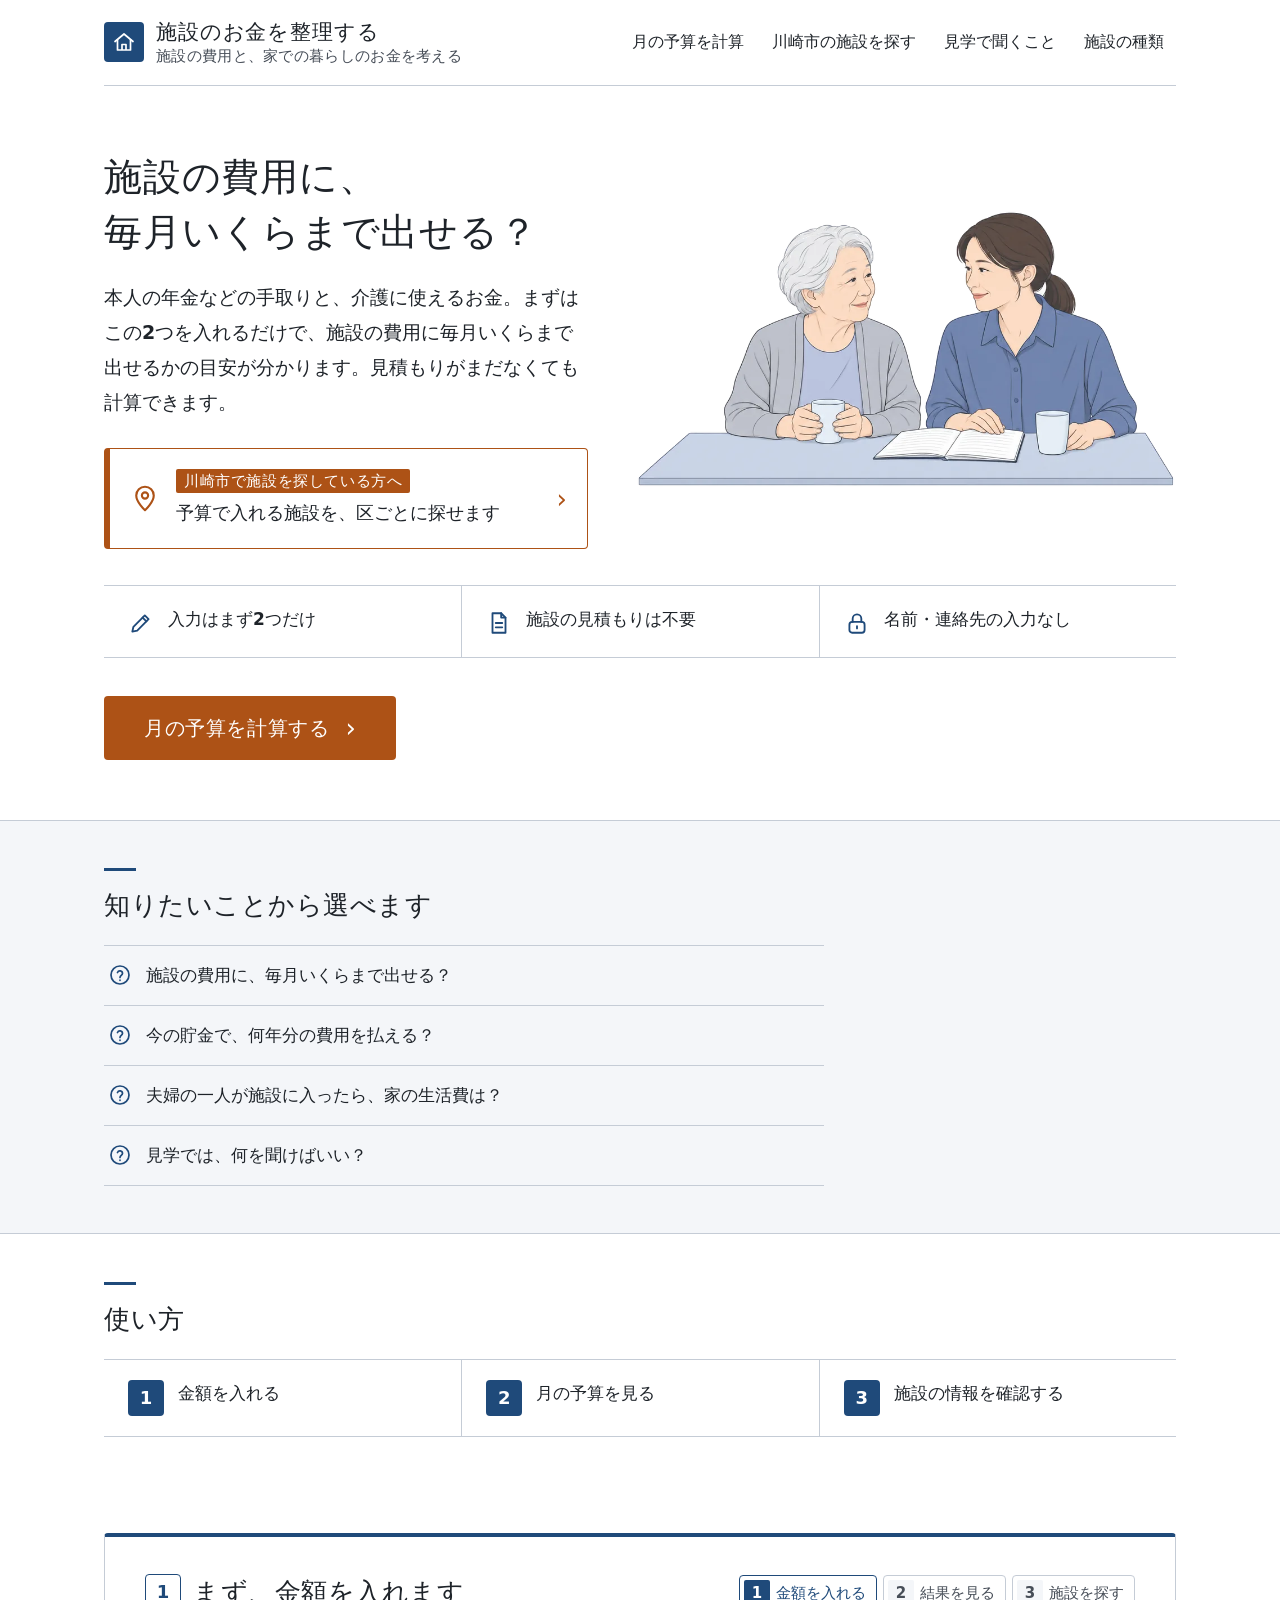
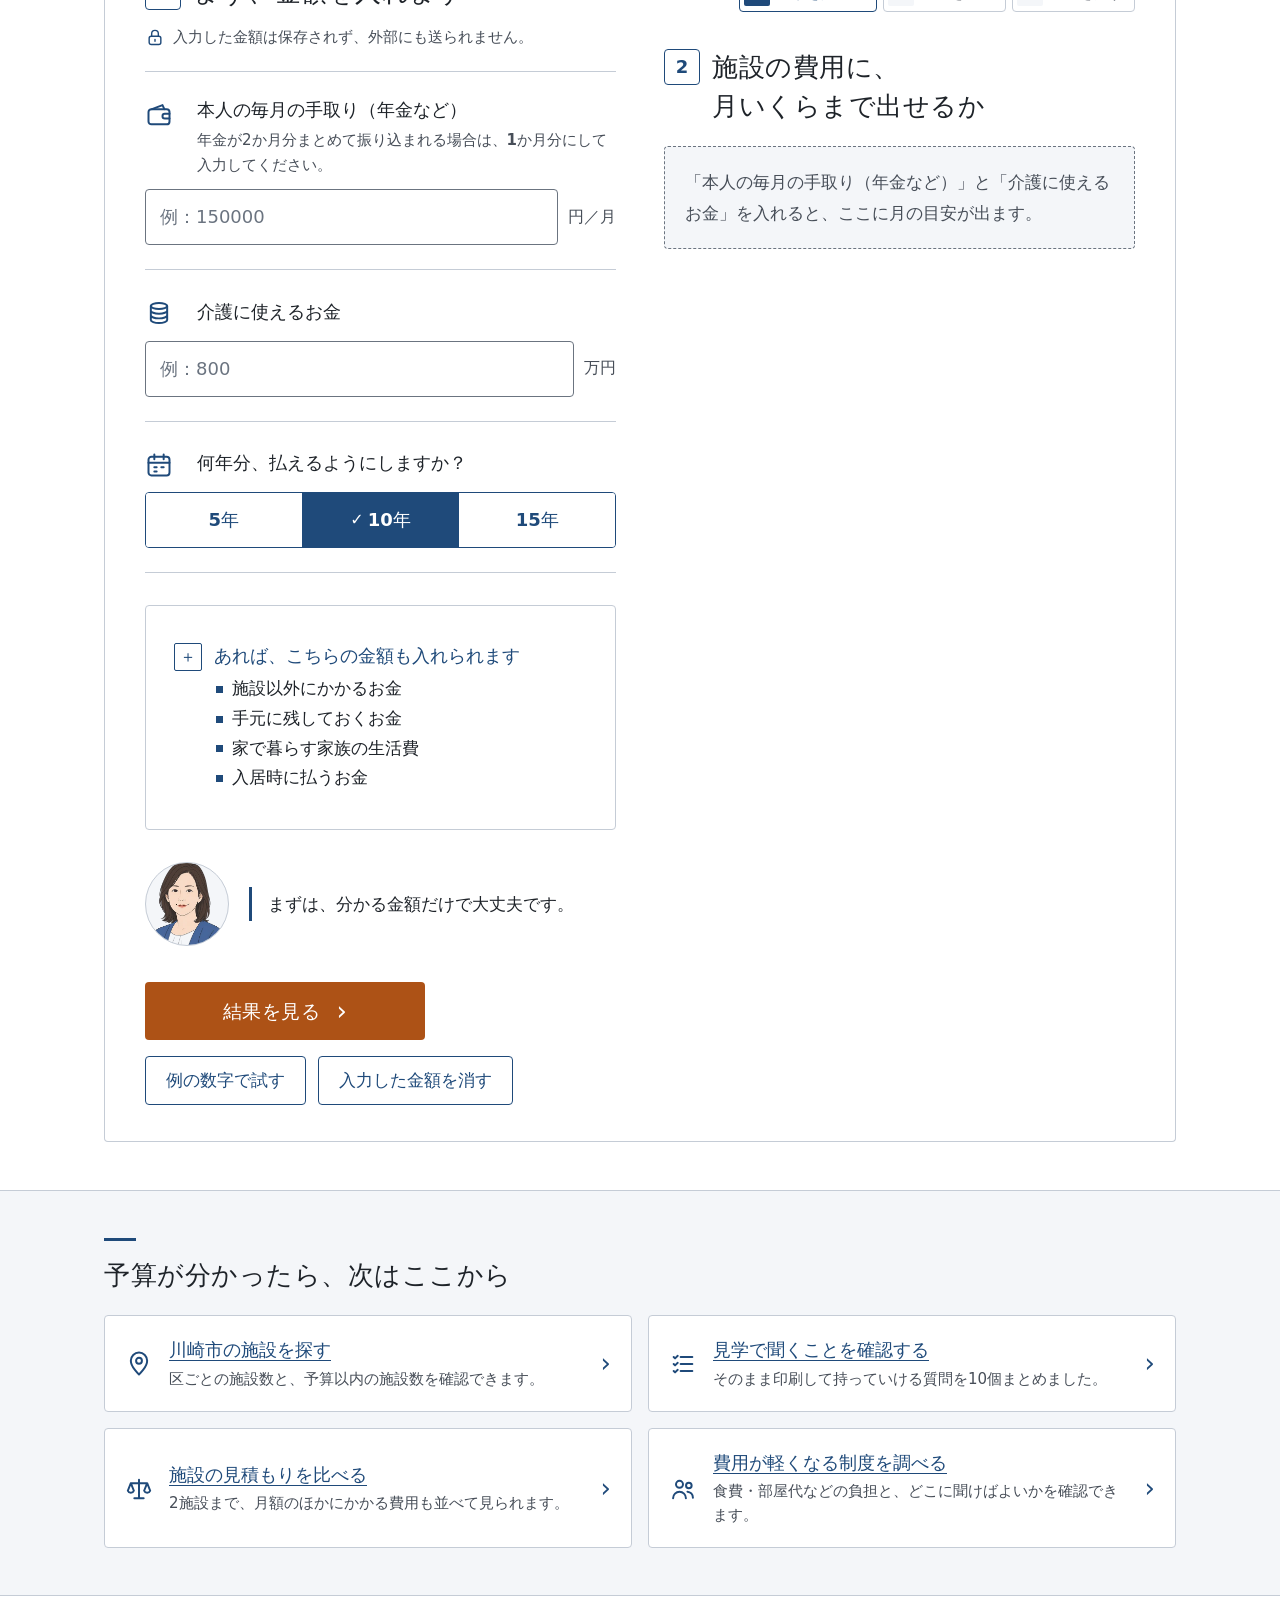
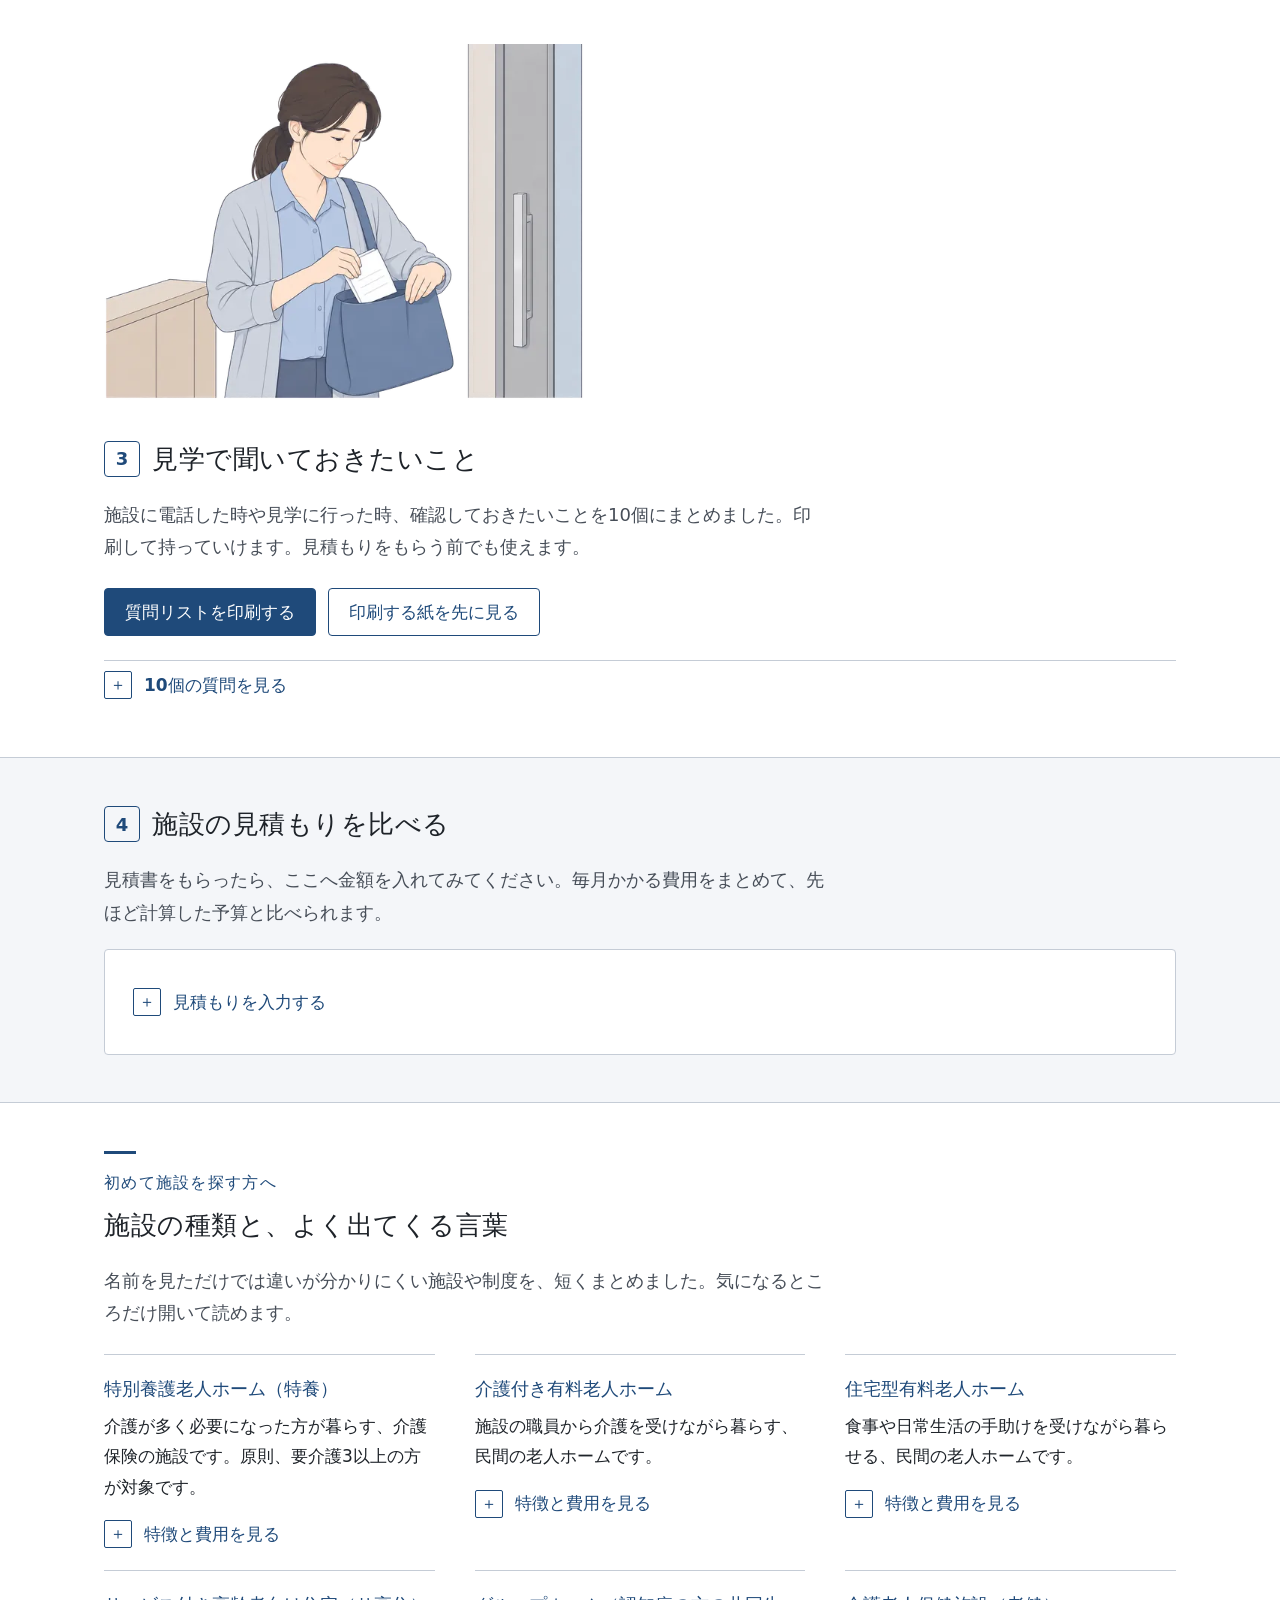
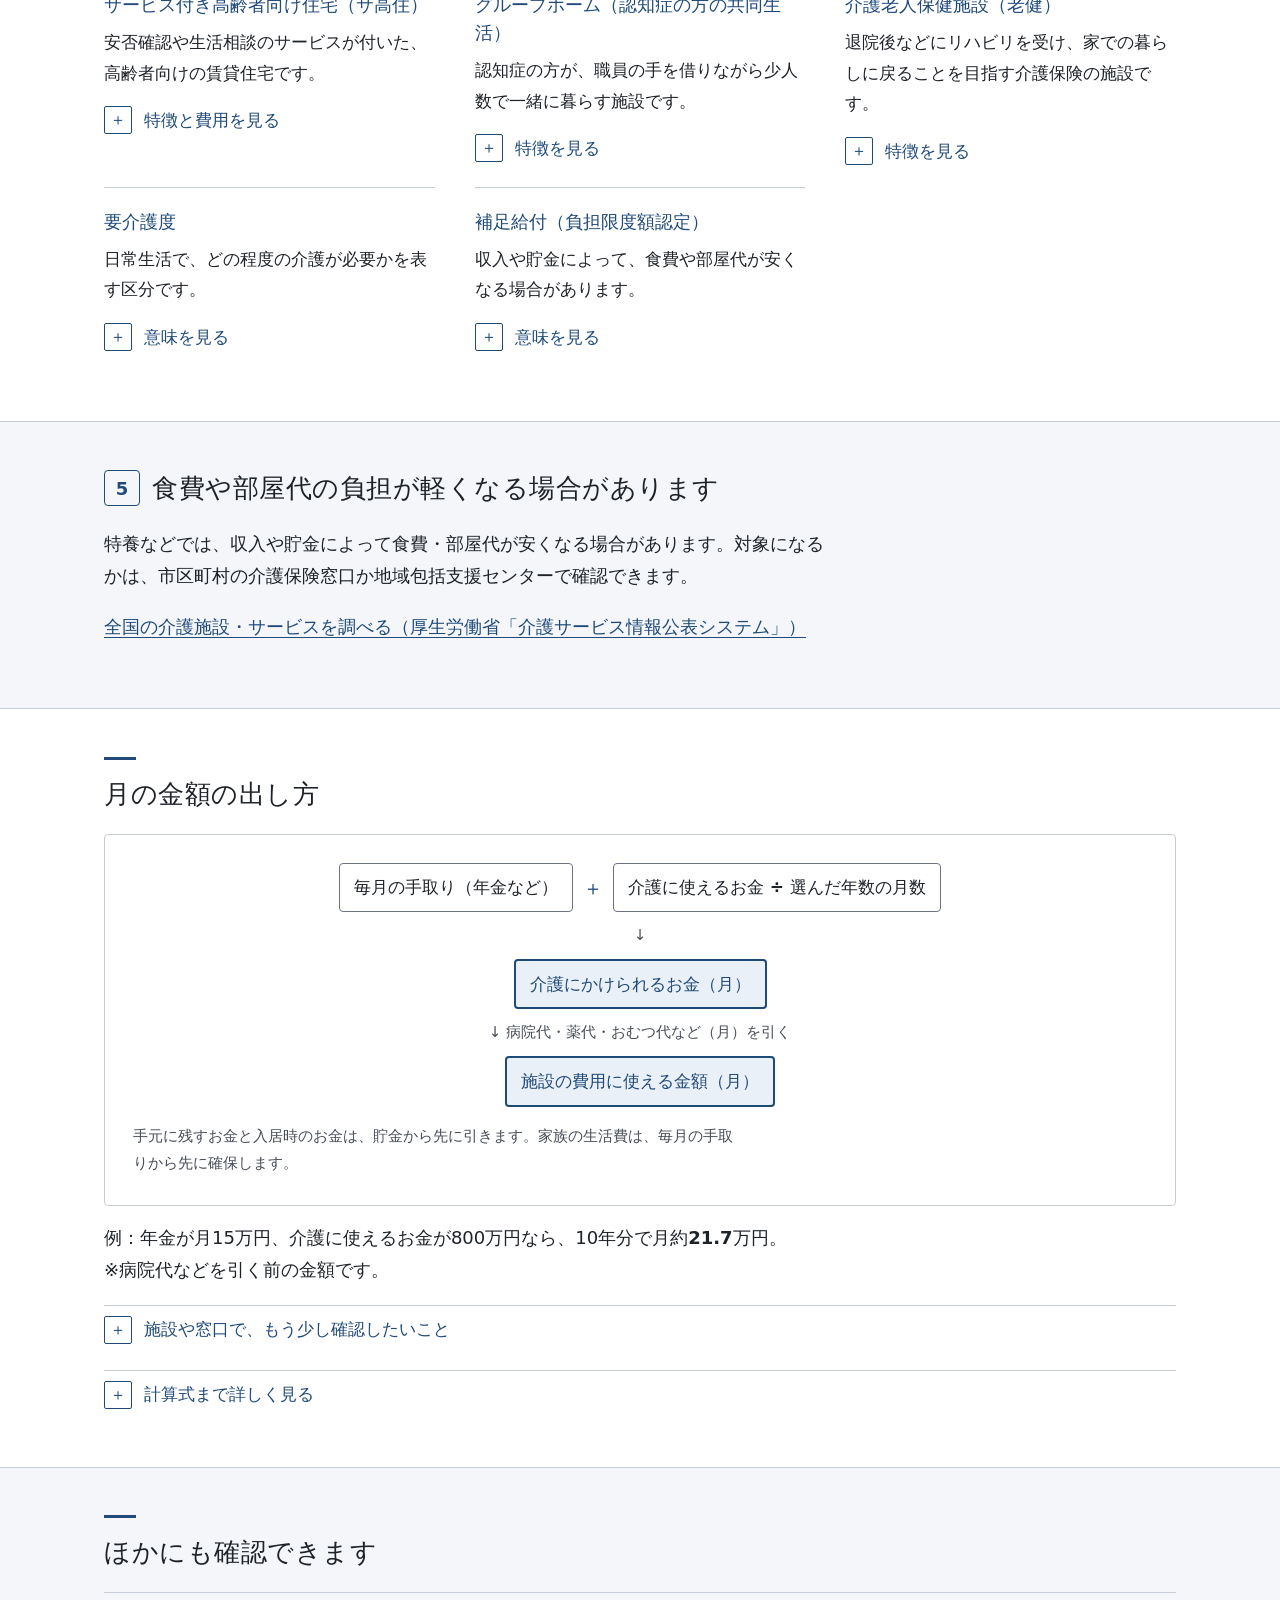
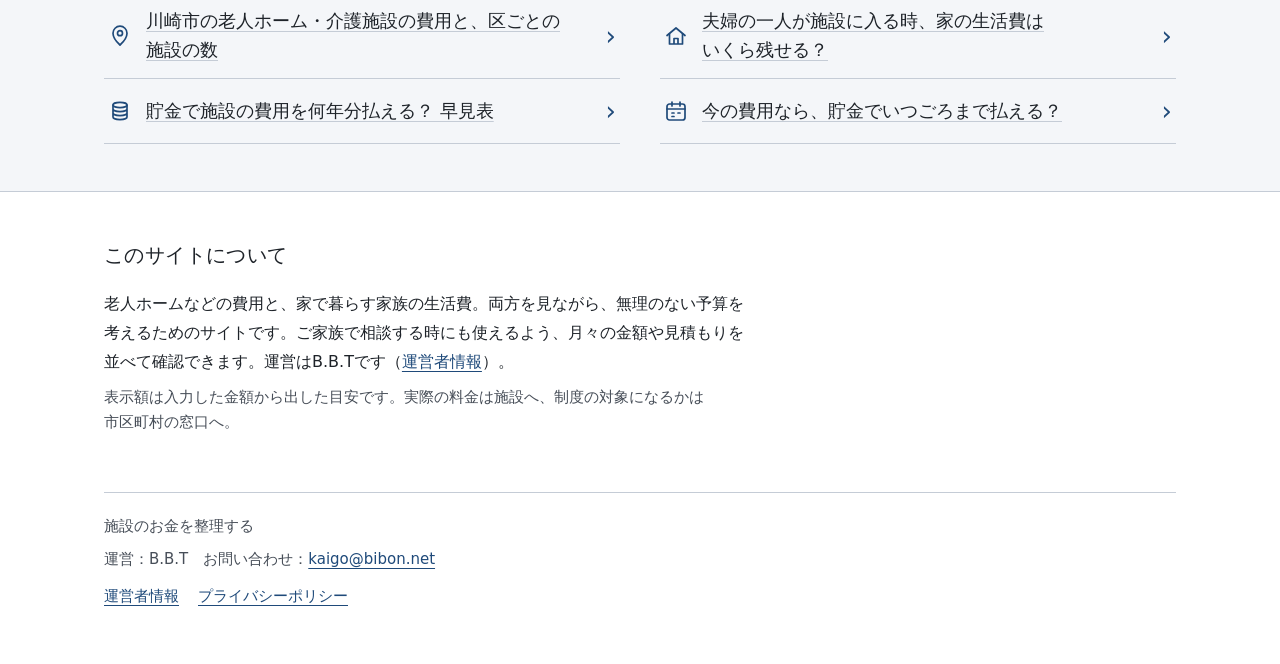
==== commit 5c79d6e1: "deploy: 2026-10-19_1403" ====
--- a/index.html
+++ b/index.html
@@ -261,11 +261,11 @@
 
   <aside class="about-site" id="about-site" aria-labelledby="h-about-site">
     <h2 id="h-about-site">このサイトについて</h2>
-    <p>老人ホームなどの費用と、家で暮らす家族の生活費。両方を見ながら、無理のない予算を考えるためのサイトです。ご家族で相談する時にも使えるよう、月々の金額や見積もりを並べて確認できます。運営はB.B.Tです。</p>
+    <p>老人ホームなどの費用と、家で暮らす家族の生活費。両方を見ながら、無理のない予算を考えるためのサイトです。ご家族で相談する時にも使えるよう、月々の金額や見積もりを並べて確認できます。運営はB.B.Tです（<a href="operator.html">運営者情報</a>）。</p>
     <p class="note">表示額は入力した金額から出した目安です。実際の料金は施設へ、制度の対象になるかは市区町村の窓口へ。</p>
   </aside>
 
-  <footer class="foot"><p>施設のお金を整理する</p><p>運営：B.B.T　お問い合わせ：<a class="nw" href="mailto:support@bt-throb.com">support@bt-throb.com</a></p></footer>
+  <footer class="foot"><p>施設のお金を整理する</p><p>運営：B.B.T　お問い合わせ：<a class="nw" href="mailto:kaigo@bibon.net">kaigo@bibon.net</a></p><p class="foot-links"><a href="operator.html">運営者情報</a>　<a href="privacy.html">プライバシーポリシー</a></p></footer>
 </div>
 
 <div id="print-sheet" class="sheet" aria-hidden="true"></div>
--- a/src/ui/style.css
+++ b/src/ui/style.css
@@ -360,6 +360,20 @@
   .foot { color: var(--ink-2); font-size: 15px; border-top: 1px solid var(--rule); padding-top: 20px; margin-top: 8px; overflow-wrap: anywhere; }
   .about-site.band + .foot { border-top: 0; }
   .foot p { margin: 0 0 6px; }
+  .foot .foot-links { margin-top: 10px; }
+  .foot .foot-links a { margin-right: 4px; }
+
+  /* ---- 運営者情報・プライバシーポリシー（文字だけのページ） ---- */
+  .step > .plain { margin: .6em 0; padding-left: 1.3em; max-width: 40em; }
+  .plain li { margin: .7em 0; line-height: 1.85; }
+  .info-list { display: grid; grid-template-columns: minmax(7em, 10em) 1fr; margin: 12px 0 0; border-top: 1px solid var(--rule); max-width: 40em; }
+  .info-list dt, .info-list dd { margin: 0; padding: 14px 0; border-bottom: 1px solid var(--rule); overflow-wrap: anywhere; }
+  .info-list dt { font-weight: 700; color: var(--ink-2); padding-right: 12px; }
+  @media (max-width: 600px) {
+    .info-list { grid-template-columns: 1fr; }
+    .info-list dt { border-bottom: 0; padding-bottom: 0; }
+    .info-list dd { padding-top: 4px; }
+  }
 
   /* ---- 入口のページ・川崎市のページ ---- */
   .page-top h1 { margin-bottom: 16px; max-width: 22em; }
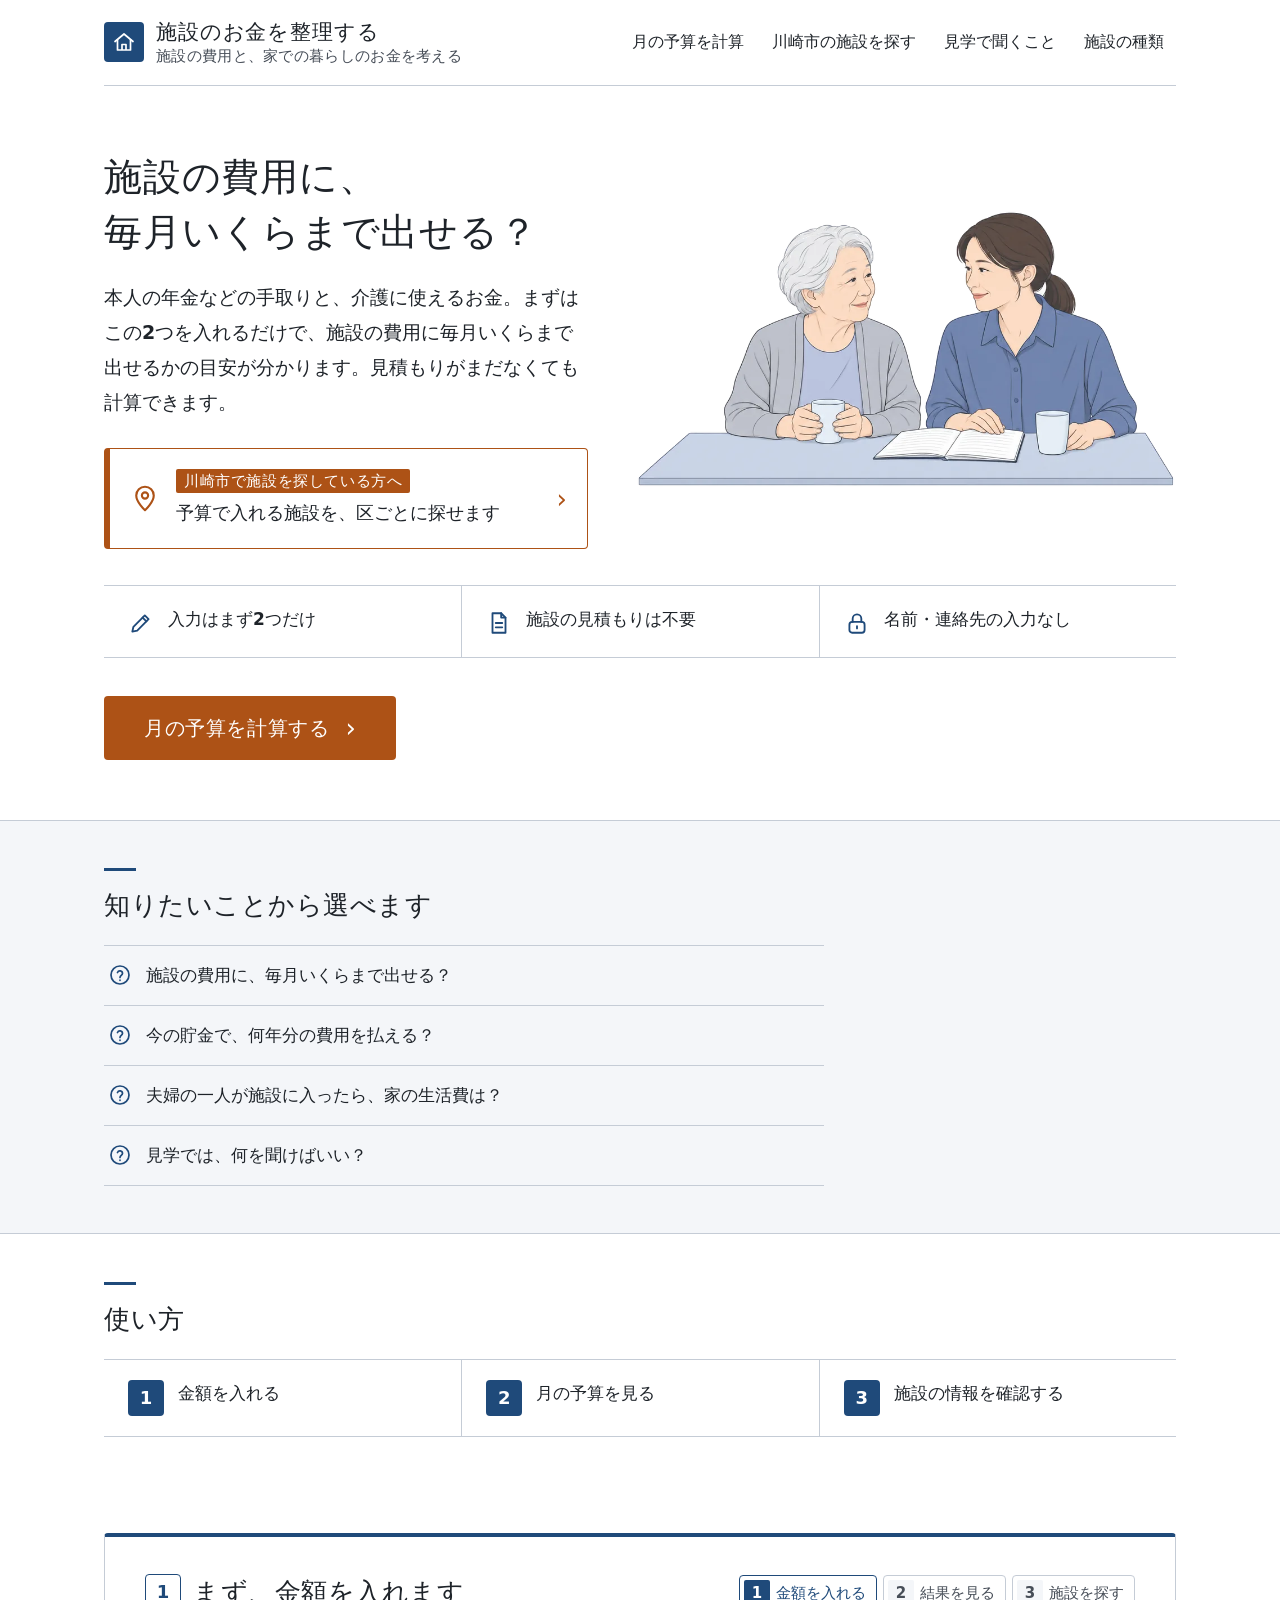
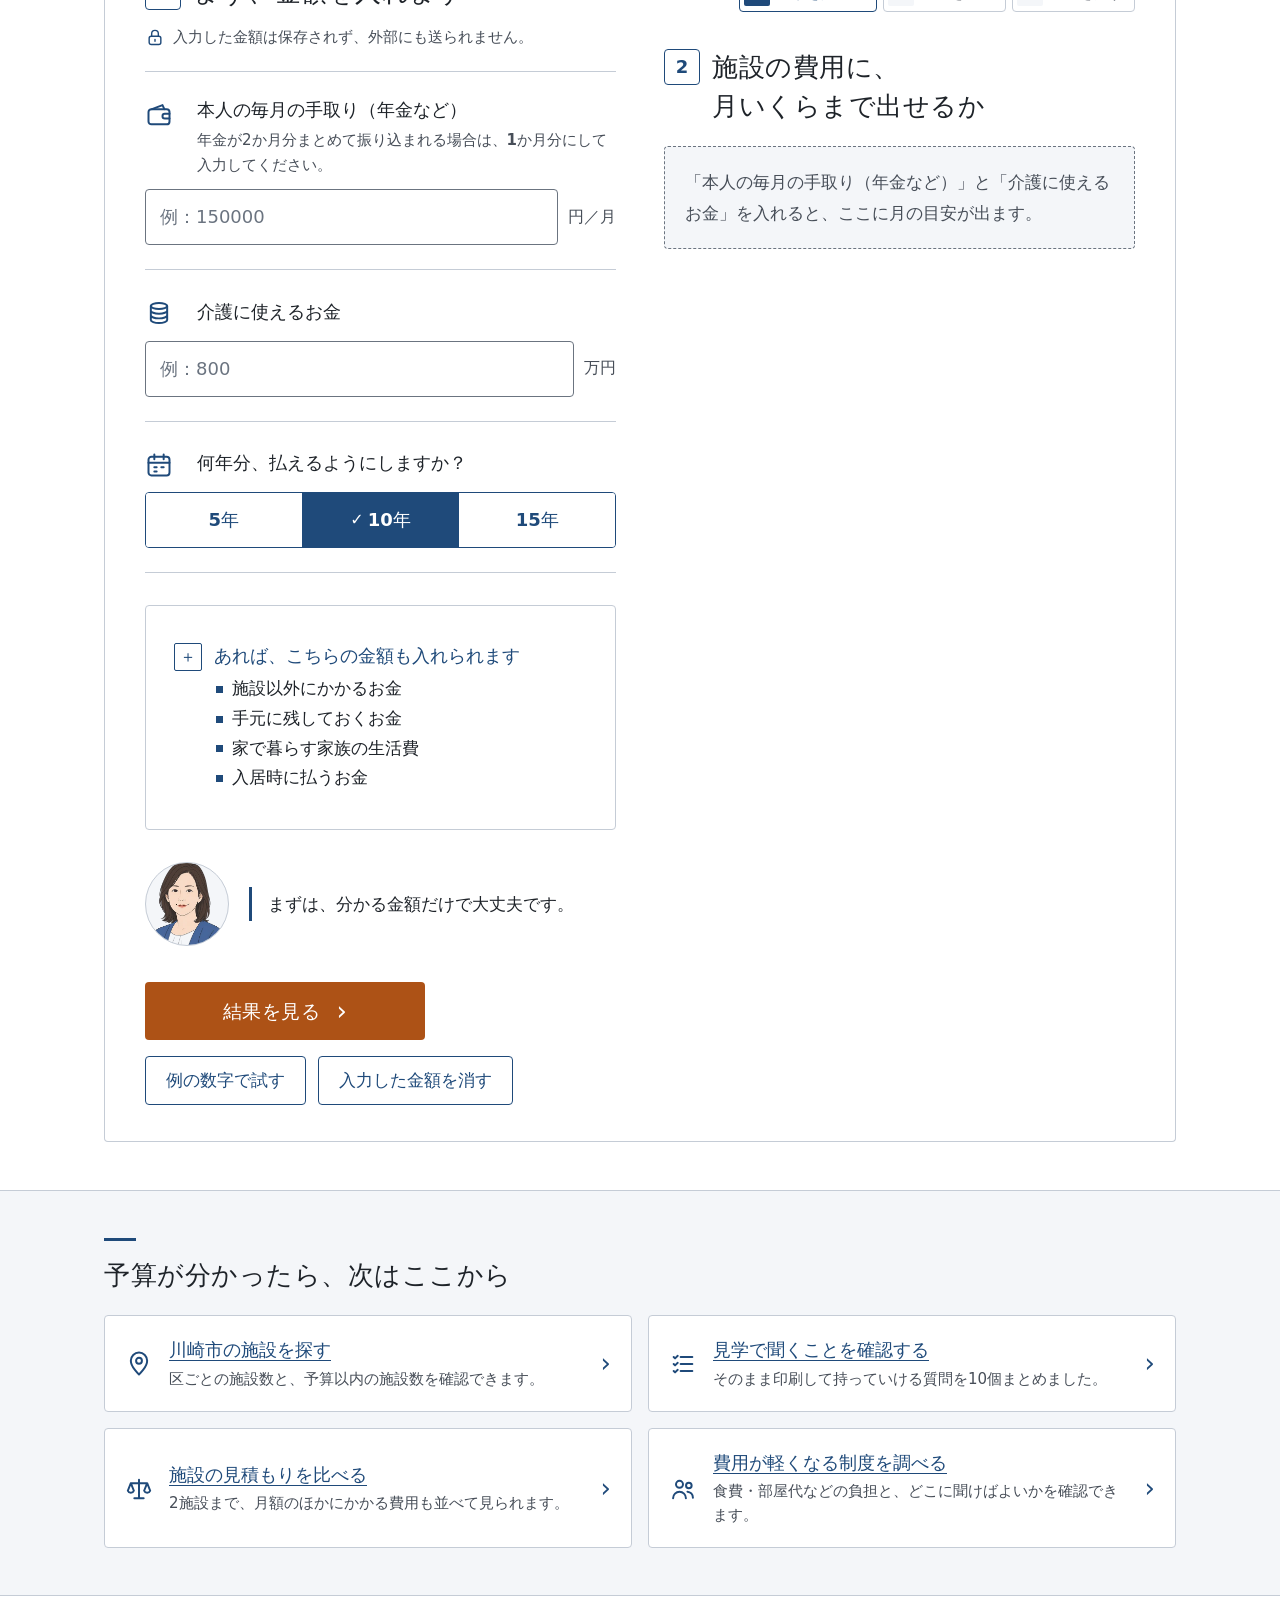
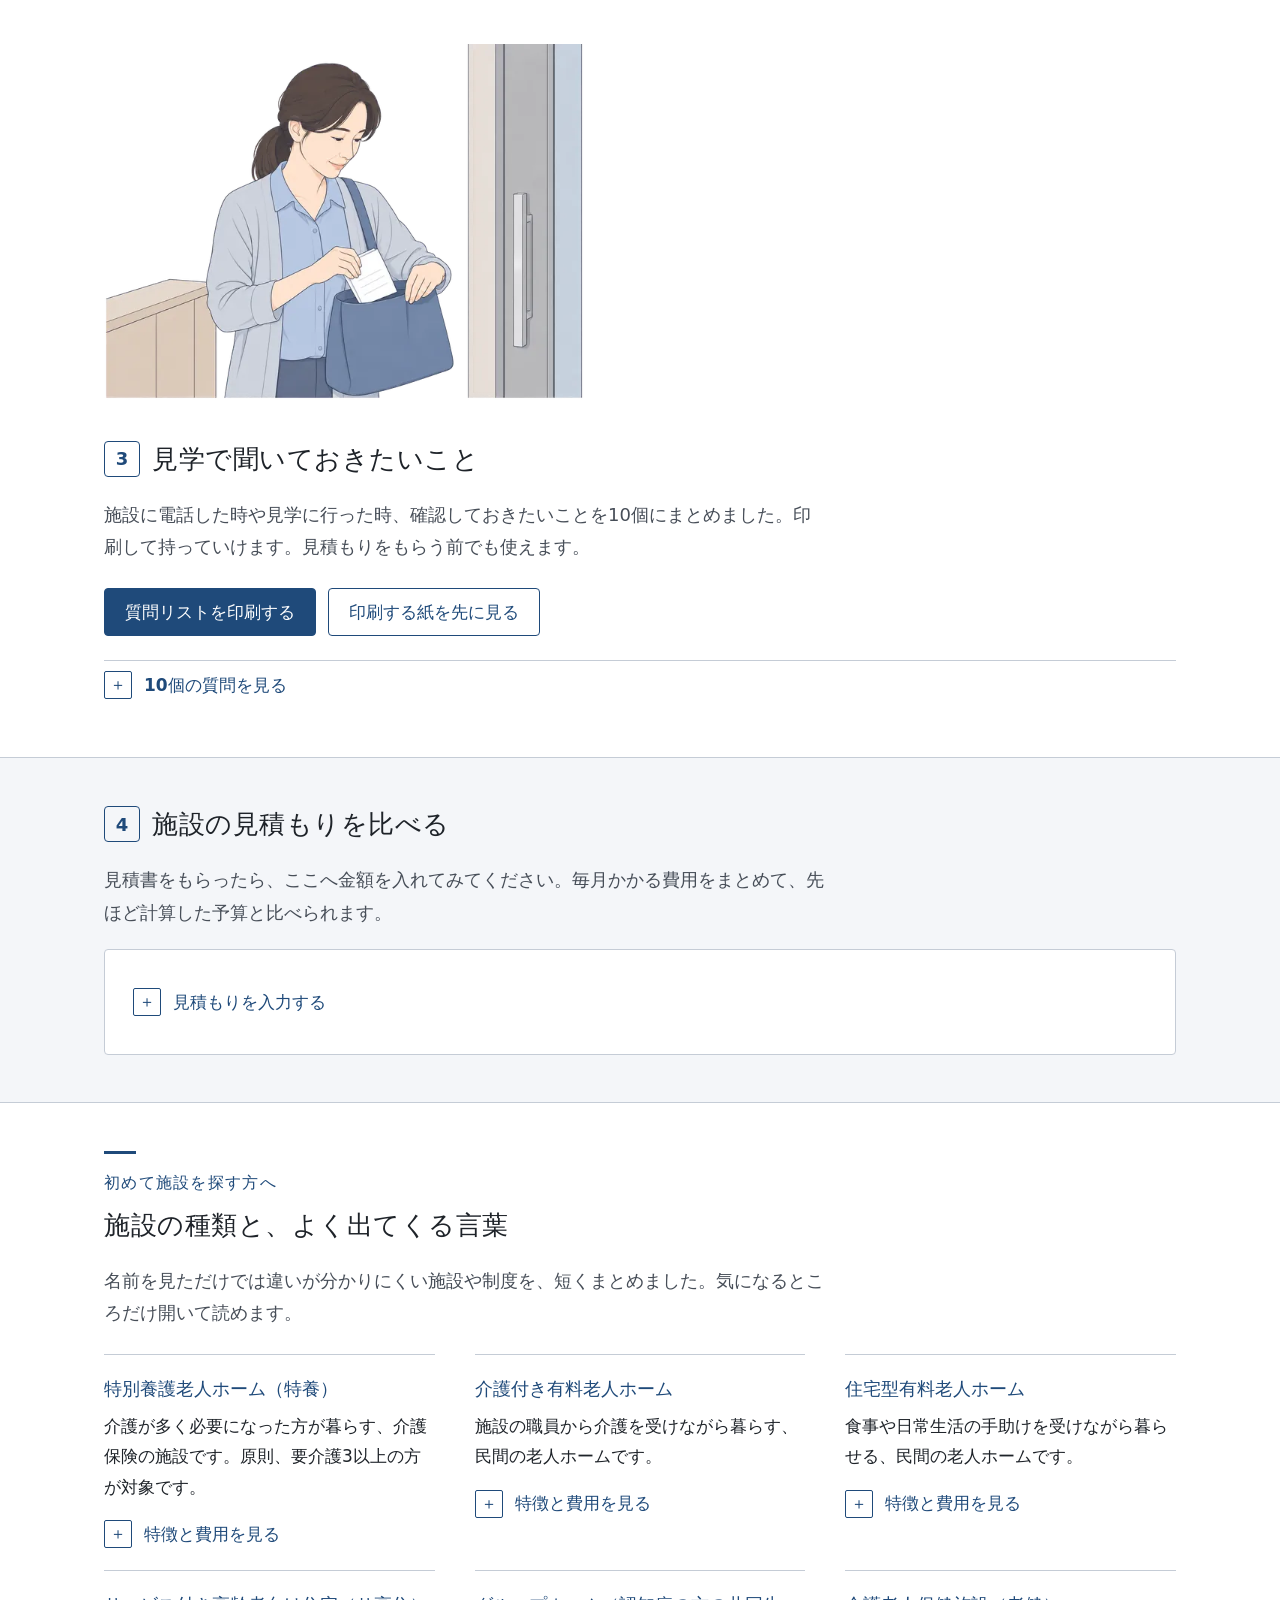
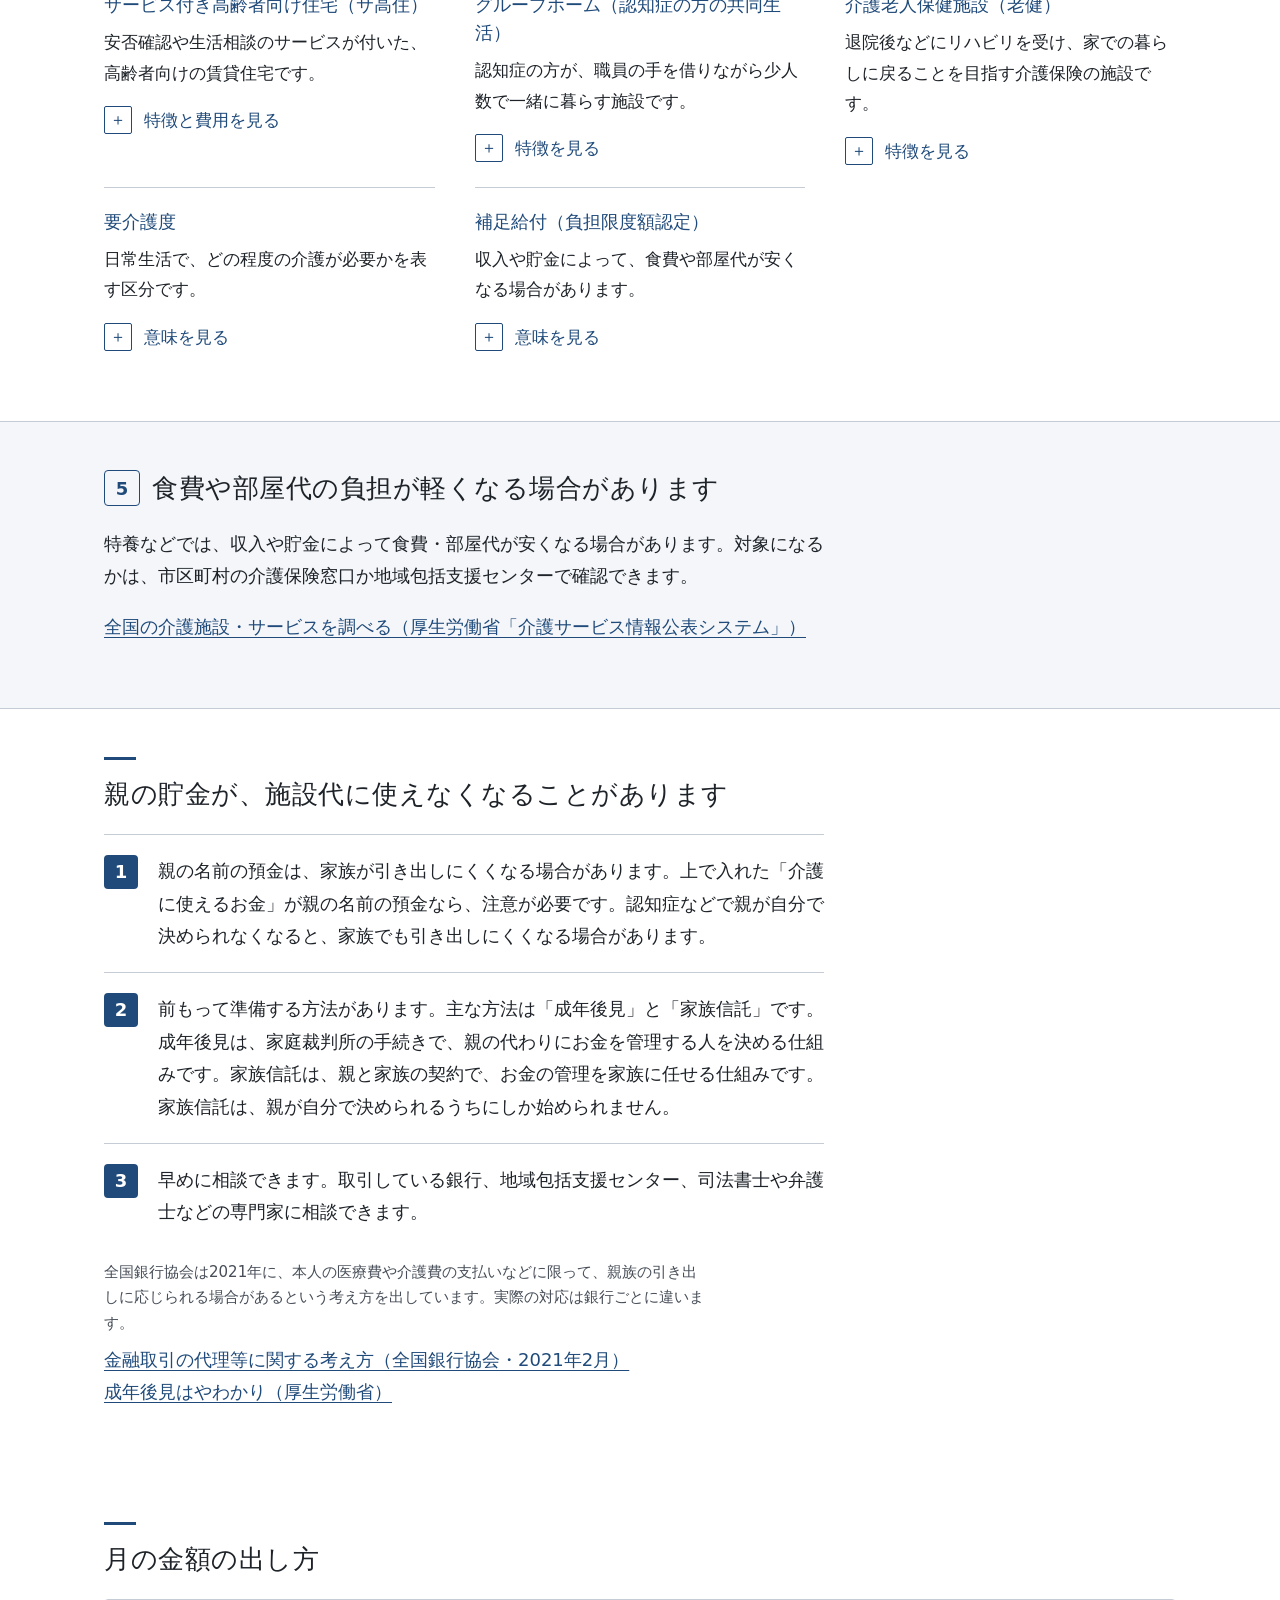
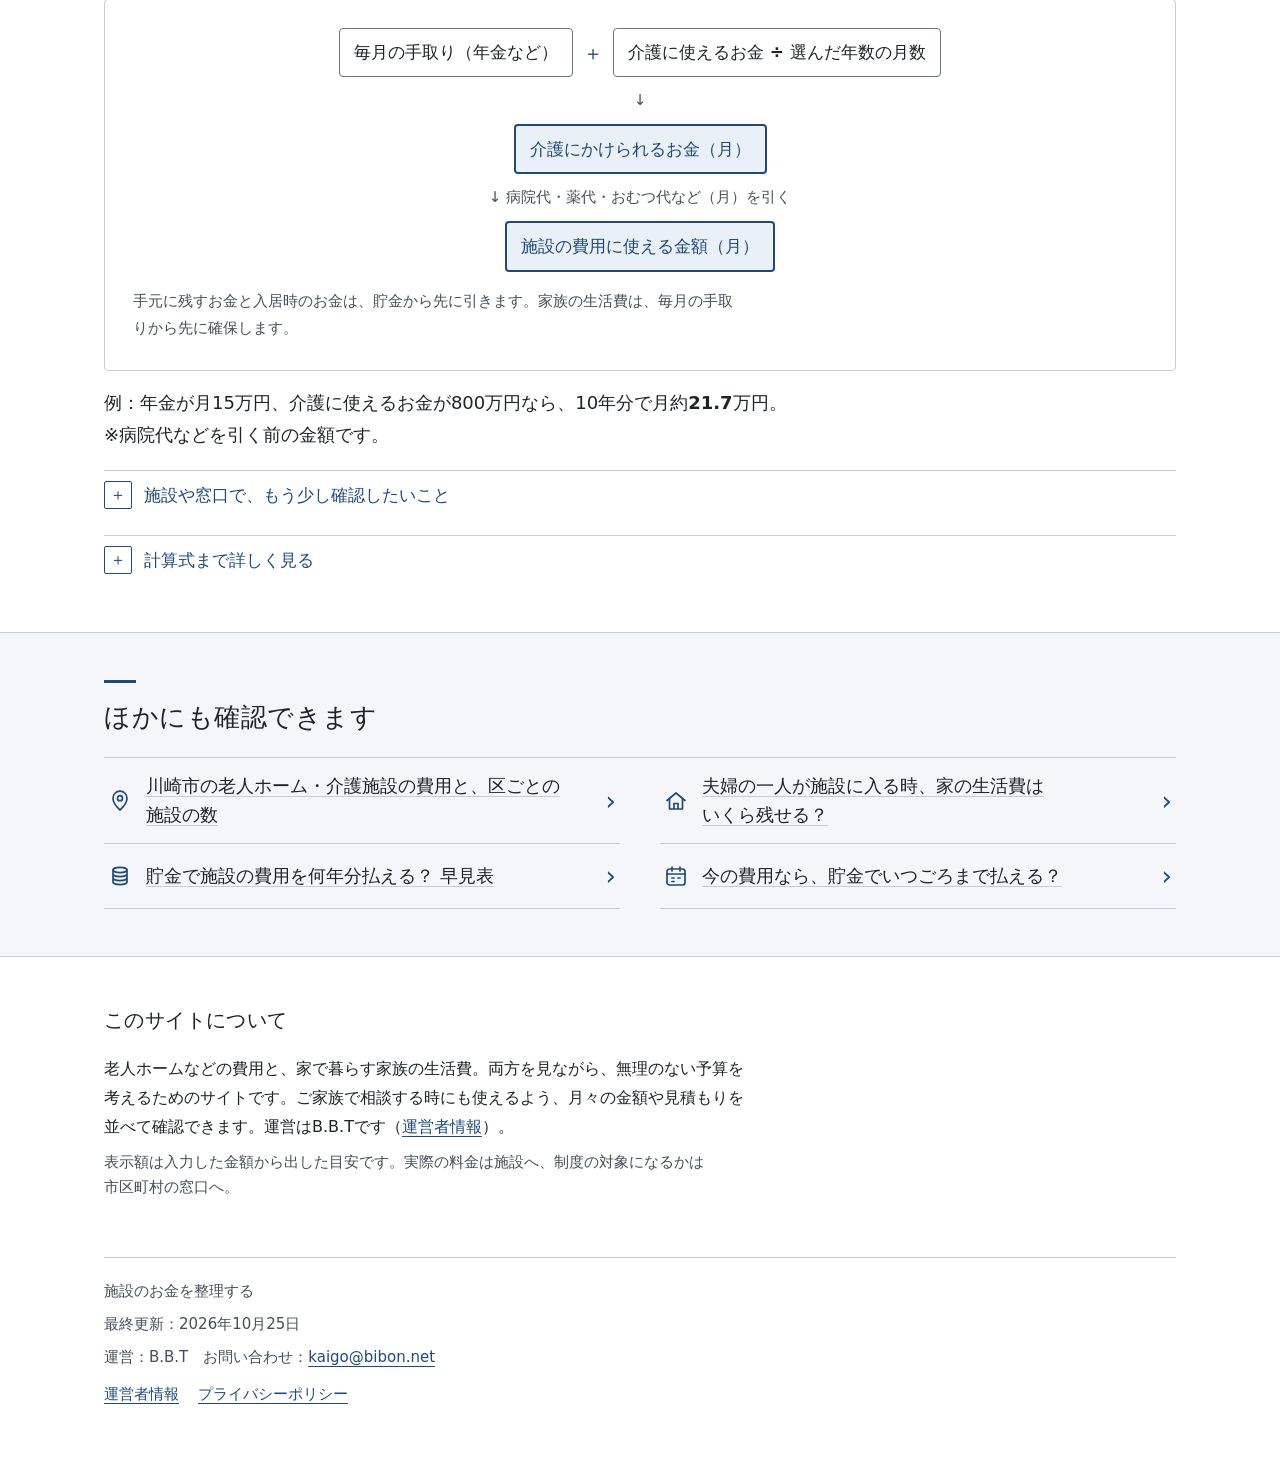
==== commit 00657ef4: "deploy: 2026-11-10_1224" ====
--- a/index.html
+++ b/index.html
@@ -220,6 +220,17 @@
     <p><a href="https://www.kaigokensaku.mhlw.go.jp/" target="_blank" rel="noopener noreferrer">全国の介護施設・サービスを調べる（厚生労働省「介護サービス情報公表システム」）</a></p>
   </section>
 
+  <section class="step" aria-labelledby="h-azukari">
+    <h2 id="h-azukari">親の貯金が、施設代に<wbr>使えなくなることがあります</h2>
+    <ol class="order">
+      <li><strong>親の名前の預金は、家族が引き出しにくくなる場合があります。</strong>上で入れた「介護に使えるお金」が親の名前の預金なら、注意が必要です。認知症などで親が自分で決められなくなると、家族でも引き出しにくくなる場合があります。</li>
+      <li><strong>前もって準備する方法があります。</strong>主な方法は「成年後見」と「家族信託」です。成年後見は、家庭裁判所の手続きで、親の代わりにお金を管理する人を決める仕組みです。家族信託は、親と家族の契約で、お金の管理を家族に任せる仕組みです。家族信託は、親が自分で決められるうちにしか始められません。</li>
+      <li><strong>早めに相談できます。</strong>取引している銀行、地域包括支援センター、司法書士や弁護士などの専門家に相談できます。</li>
+    </ol>
+    <p class="note">全国銀行協会は2021年に、本人の医療費や介護費の支払いなどに限って、親族の引き出しに応じられる場合があるという考え方を出しています。実際の対応は銀行ごとに違います。</p>
+    <p><a href="https://www.zenginkyo.or.jp/news/2021/n021801/" target="_blank" rel="noopener noreferrer">金融取引の代理等に関する考え方（全国銀行協会・2021年2月）</a><br><a href="https://guardianship.mhlw.go.jp/" target="_blank" rel="noopener noreferrer">成年後見はやわかり（厚生労働省）</a></p>
+  </section>
+
   <section class="step" aria-labelledby="h-method">
     <h2 id="h-method">月の金額の出し方</h2>
     <figure class="calc-figure" aria-label="計算の順番">
@@ -265,7 +276,7 @@
     <p class="note">表示額は入力した金額から出した目安です。実際の料金は施設へ、制度の対象になるかは市区町村の窓口へ。</p>
   </aside>
 
-  <footer class="foot"><p>施設のお金を整理する</p><p>運営：B.B.T　お問い合わせ：<a class="nw" href="mailto:kaigo@bibon.net">kaigo@bibon.net</a></p><p class="foot-links"><a href="operator.html">運営者情報</a>　<a href="privacy.html">プライバシーポリシー</a></p></footer>
+  <footer class="foot"><p>施設のお金を整理する</p><p>最終更新：2026年10月25日</p><p>運営：B.B.T　お問い合わせ：<a class="nw" href="mailto:kaigo@bibon.net">kaigo@bibon.net</a></p><p class="foot-links"><a href="operator.html">運営者情報</a>　<a href="privacy.html">プライバシーポリシー</a></p></footer>
 </div>
 
 <div id="print-sheet" class="sheet" aria-hidden="true"></div>
